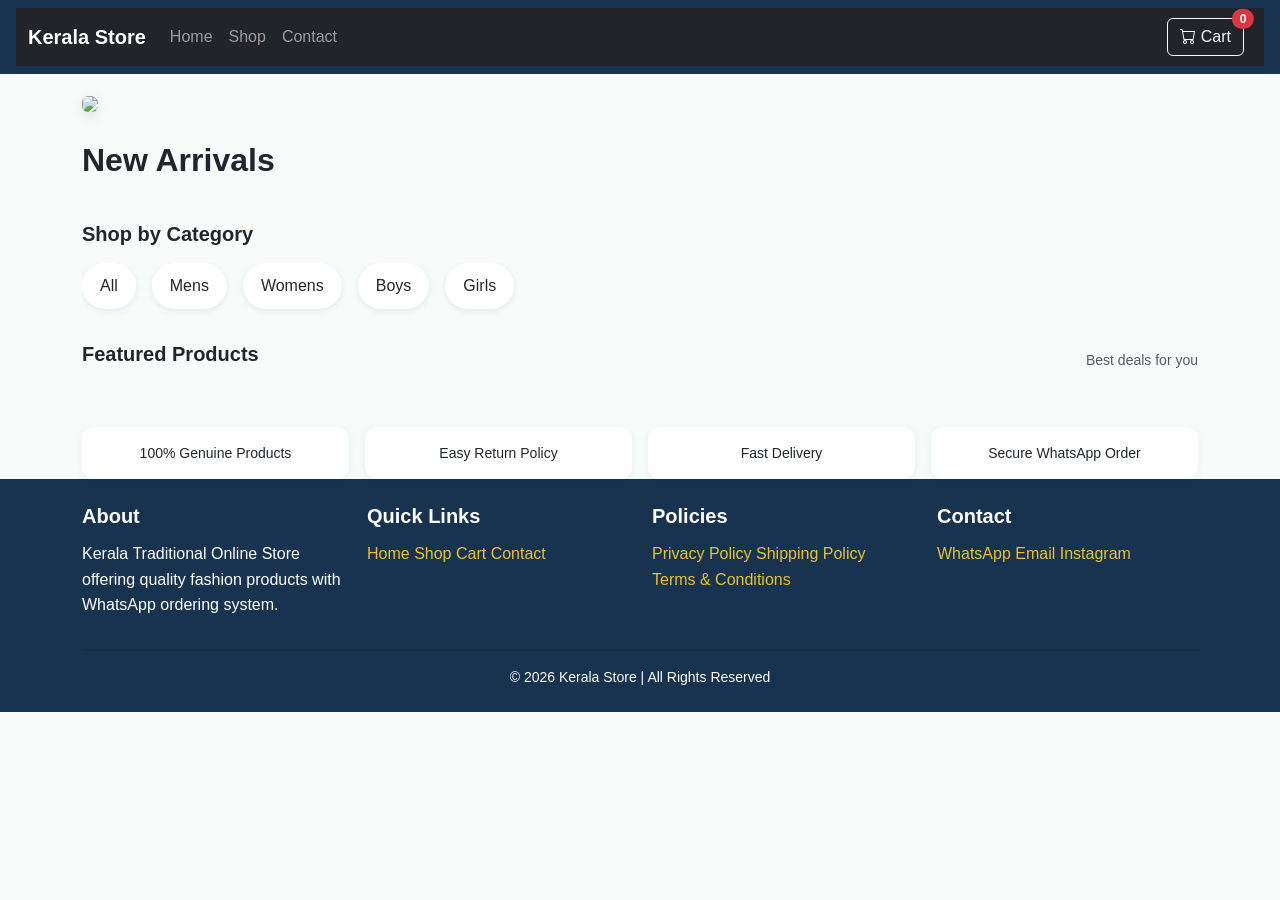
==== index.html @ 45ef2269 "feat: Add core functionality for Kerala Traditional Clothing Store - Implemented sticky navbar with " ====
<!DOCTYPE html>
<html lang="en">
<head>
  <meta charset="UTF-8" />
  <meta name="viewport" content="width=device-width, initial-scale=1.0" />
  <title>Kerala Store | Online Shopping</title>
  <!-- Bootstrap -->
  <link href="https://cdn.jsdelivr.net/npm/bootstrap@5.3.2/dist/css/bootstrap.min.css" rel="stylesheet" />
  <link href="https://cdn.jsdelivr.net/npm/bootstrap-icons@1.10.5/font/bootstrap-icons.css" rel="stylesheet" />
  <!-- Custom CSS -->
  <link href="assets/css/style.css" rel="stylesheet" />
</head>
<body>

<header id="site-header">
  <nav class="navbar navbar-expand-lg navbar-dark bg-dark">
    <div class="container-fluid">
      <a class="navbar-brand" href="index.html">Kerala Store</a>
      <button class="navbar-toggler" type="button" id="nav-toggle" aria-controls="nav-menu" aria-expanded="false" aria-label="Toggle navigation">
        <span class="navbar-toggler-icon"></span>
      </button>
      <div class="collapse navbar-collapse" id="nav-menu">
        <ul class="navbar-nav me-auto mb-2 mb-lg-0">
          <li class="nav-item"><a class="nav-link" href="index.html">Home</a></li>
          <li class="nav-item"><a class="nav-link" href="shop.html">Shop</a></li>
          <li class="nav-item"><a class="nav-link" href="contact.html">Contact</a></li>
        </ul>
        <a href="cart.html" class="btn btn-outline-light position-relative me-2">
          <i class="bi bi-cart"></i> Cart
          <span id="cartCount" class="position-absolute top-0 start-100 translate-middle badge rounded-pill bg-danger">0</span>
        </a>
      </div>
    </div>
  </nav>
</header>


<!-- ================= HERO SECTION ================= -->
<section class="hero container mt-3">
  <div class="row">

    <div class="col-12">
      <div class="hero-banner">
        <img src="https://via.placeholder.com/1200x350?text=Big+Sale+Up+to+50%25+Off" class="img-fluid rounded">
      </div>
    </div>

  </div>
</section>

<!-- New Arrivals Section -->
<section class="container mt-4" id="new-arrivals">
  <h2 class="mb-3">New Arrivals</h2>
  <div class="row" id="newArrivalsGrid"></div>
</section>


<!-- ================= CATEGORY BAR ================= -->
<section class="container mt-4">

  <h5 class="mb-3">Shop by Category</h5>

  <div class="d-flex gap-3 overflow-auto pb-2">

    <div class="category-card" onclick="renderProducts('all')">All</div>
    <div class="category-card" onclick="renderProducts('mens')">Mens</div>
    <div class="category-card" onclick="renderProducts('womens')">Womens</div>
    <div class="category-card" onclick="renderProducts('boys')">Boys</div>
    <div class="category-card" onclick="renderProducts('girls')">Girls</div>

  </div>

</section>


<!-- ================= PRODUCTS ================= -->
<section class="container mt-4">

  <div class="d-flex justify-content-between align-items-center mb-3">
    <h5>Featured Products</h5>
    <small class="text-muted">Best deals for you</small>
  </div>

  <div class="row g-3" id="productGrid">

    <!-- Products will load here via JS -->

  </div>

</section>


<!-- ================= TRUST SECTION ================= -->
<section class="container mt-5">

  <div class="row text-center g-3">

    <div class="col-md-3">
      <div class="info-box">100% Genuine Products</div>
    </div>

    <div class="col-md-3">
      <div class="info-box">Easy Return Policy</div>
    </div>

    <div class="col-md-3">
      <div class="info-box">Fast Delivery</div>
    </div>

    <div class="col-md-3">
      <div class="info-box">Secure WhatsApp Order</div>
    </div>

  </div>

</section>


<!-- ================= FOOTER ================= -->
<footer id="site-footer"></footer>


<!-- ================= SCRIPTS ================= -->
<script src="assets/js/products.js"></script>
<script type="module" src="assets/js/navbar.js"></script>
<script type="module" src="assets/js/home.js"></script>
<script type="module" src="assets/js/footer.js"></script>


</body>
</html>
---- assets/css/style.css ----
body {
  font-family: "Segoe UI", sans-serif;
  background: #f4f6f9;
}

/* HERO */
.hero-banner img {
  border-radius: 14px;
  box-shadow: 0 4px 12px rgba(0,0,0,0.1);
}

/* CATEGORY */
.category-card {
  background: white;
  padding: 10px 18px;
  border-radius: 30px;
  cursor: pointer;
  white-space: nowrap;
  box-shadow: 0 2px 6px rgba(0,0,0,0.08);
  transition: 0.2s;
}

.category-card:hover {
  transform: scale(1.05);
  background: #f1f1f1;
}

/* INFO BOX */
.info-box {
  background: white;
  padding: 15px;
  border-radius: 12px;
  box-shadow: 0 2px 8px rgba(0,0,0,0.06);
  font-size: 14px;
}

/* HEADER */
.navbar {
  background: #111827;
}

.navbar-brand {
  font-weight: bold;
  color: white !important;
}

/* PRODUCT CARD */
.product-card {
  background: var(--color-primary-light);
  border-radius: 14px;
  padding: 12px;
  transition: 0.25s ease;
  box-shadow: 0 2px 10px rgba(0,0,0,0.06);
  height: 100%;
}

.product-card:hover {
  transform: translateY(-5px);
  box-shadow: 0 6px 18px rgba(0,0,0,0.12);
}

.product-card img {
  height: 200px;
  object-fit: cover;
  border-radius: 10px;
}

/* BUTTONS */
.btn-buy {
  background: #16a34a;
  color: white;
  width: 100%;
  border-radius: 10px;
}

.btn-cart {
  background: #f59e0b;
  color: white;
  width: 100%;
  border-radius: 10px;
}

/* Premium Design System */
:root {
  /* Color Palette – inspired by Kerala tradition */
  --color-primary: hsl(210, 55%, 20%);   /* Deep navy */
  --color-primary-light: hsl(210, 55%, 35%);
  --color-accent: hsl(14, 78%, 30%);      /* Warm maroon */
  --color-accent-light: hsl(14, 78%, 45%);
  --color-gold: hsl(48, 80%, 55%);       /* Gold/amber */
  --color-bg: hsl(210, 10%, 98%);        /* Very light gray */
  --color-surface: #ffffff;
  --color-text: hsl(210, 15%, 15%);
  --color-muted: hsl(210, 10%, 45%);
  --color-success: hsl(120, 60%, 40%);
  --color-warning: hsl(40, 80%, 45%);

  /* Spacing scale */
  --space-0: 0;
  --space-1: 0.25rem;
  --space-2: 0.5rem;
  --space-3: 0.75rem;
  --space-4: 1rem;
  --space-5: 1.5rem;
  --space-6: 2rem;
  --space-8: 3rem;

  /* Typography */
  --font-base: 'Inter', -apple-system, BlinkMacSystemFont, 'Segoe UI', Roboto, sans-serif;
  --font-heading: 'Inter', sans-serif;
  --font-size-base: 1rem; /* 16px */
  --font-size-lg: 1.125rem;
  --font-size-xl: 1.25rem;
  --font-weight-regular: 400;
  --font-weight-medium: 600;
  --font-weight-bold: 700;
}

/* Global resets and base styles */
* {
  box-sizing: border-box;
  margin: 0;
  padding: 0;
}
html, body {
  font-family: var(--font-base);
  font-size: var(--font-size-base);
  color: var(--color-text);
  background-color: var(--color-bg);
  line-height: 1.6;
}

a {
  color: var(--color-primary);
  text-decoration: none;
  transition: color 0.2s ease;
}
a:hover {
  color: var(--color-primary-light);
}

h1, h2, h3, h4, h5, h6 {
  font-family: var(--font-heading);
  font-weight: var(--font-weight-bold);
  margin-bottom: var(--space-3);
  line-height: 1.3;
}

/* Button styling */
.btn-primary {
  background-color: var(--color-primary);
  border: none;
  color: #fff;
  padding: var(--space-2) var(--space-4);
  border-radius: 0.25rem;
  transition: background-color 0.2s ease, transform 0.1s ease;
}
.btn-primary:hover {
  background-color: var(--color-primary-light);
  transform: translateY(-2px);
}

/* Card component */
.product-card {
  background: var(--color-surface);
  border-radius: 0.5rem;
  box-shadow: 0 2px 6px rgba(0,0,0,0.08);
  overflow: hidden;
  transition: transform 0.2s ease, box-shadow 0.2s ease;
}
.product-card:hover {
  transform: translateY(-4px);
  box-shadow: 0 8px 16px rgba(0,0,0,0.12);
}
.product-card img {
  width: 100%;
  height: auto;
  object-fit: cover;
}
.product-card .info {
  padding: var(--space-3);
}
.product-card .info h5 {
  font-size: var(--font-size-lg);
  margin-bottom: var(--space-2);
}
.product-card .info .price {
  color: var(--color-accent);
  font-weight: var(--font-weight-medium);
}

/* Navbar */
#site-header {
  background: var(--color-primary);
  color: #fff;
  padding: var(--space-2) var(--space-4);
  position: sticky;
  top: 0;
  z-index: 1000;
}
#site-header .navbar-brand {
  font-weight: var(--font-weight-bold);
  font-size: var(--font-size-xl);
}

/* Sticky footer */
footer {
  background: var(--color-primary);
  color: #fff;
  padding: var(--space-5) var(--space-4);
}
footer a {
  color: var(--color-gold);
}
footer a:hover {
  color: var(--color-accent-light);
}

/* Floating WhatsApp button */
.whatsapp-float {
  position: fixed;
  bottom: var(--space-5);
  right: var(--space-5);
  width: 3.5rem;
  height: 3.5rem;
  background-color: var(--color-success);
  border-radius: 50%;
  display: flex;
  align-items: center;
  justify-content: center;
  box-shadow: 0 4px 8px rgba(0,0,0,0.2);
  transition: transform 0.2s ease;
  z-index: 1100;
}
.whatsapp-float img {
  width: 2rem;
  height: 2rem;
}
.whatsapp-float:hover {
  transform: scale(1.1);
}

/* Skeleton loading */
.skeleton {
  background: linear-gradient(90deg, #f0f0f0 25%, #e0e0e0 50%, #f0f0f0 75%);
  background-size: 200% 100%;
  animation: shimmer 1.5s infinite;
}
@keyframes shimmer {
  from { background-position: -200% 0; }
  to { background-position: 200% 0; }
}

/* Responsive adjustments */
@media (max-width: 576px) {
  .product-card .info h5 {
    font-size: var(--font-size-base);
  }
}

/* INPUTS */
.form-control {
  border-radius: 10px;
}

/* BADGE */
.badge-cart {
  background: red;
  border-radius: 50%;
  padding: 3px 7px;
  font-size: 12px;
}

/* FOOTER */
.footer {
  background: #0f172a;
  color: #cbd5e1;
  padding: 50px 20px;
  margin-top: 50px;
}

.footer h5 {
  color: white;
  margin-bottom: 15px;
}

.footer a {
  display: block;
  color: #94a3b8;
  text-decoration: none;
  margin-bottom: 6px;
}

.footer a:hover {
  color: white;
}

.footer-bottom {
  text-align: center;
  margin-top: 20px;
  border-top: 1px solid #1e293b;
  padding-top: 15px;
  font-size: 14px;
}
@media(max-width:768px){
  .product-card img{
    height: 160px;
  }

  .footer .row > div{
    margin-bottom: 20px;
  }
}
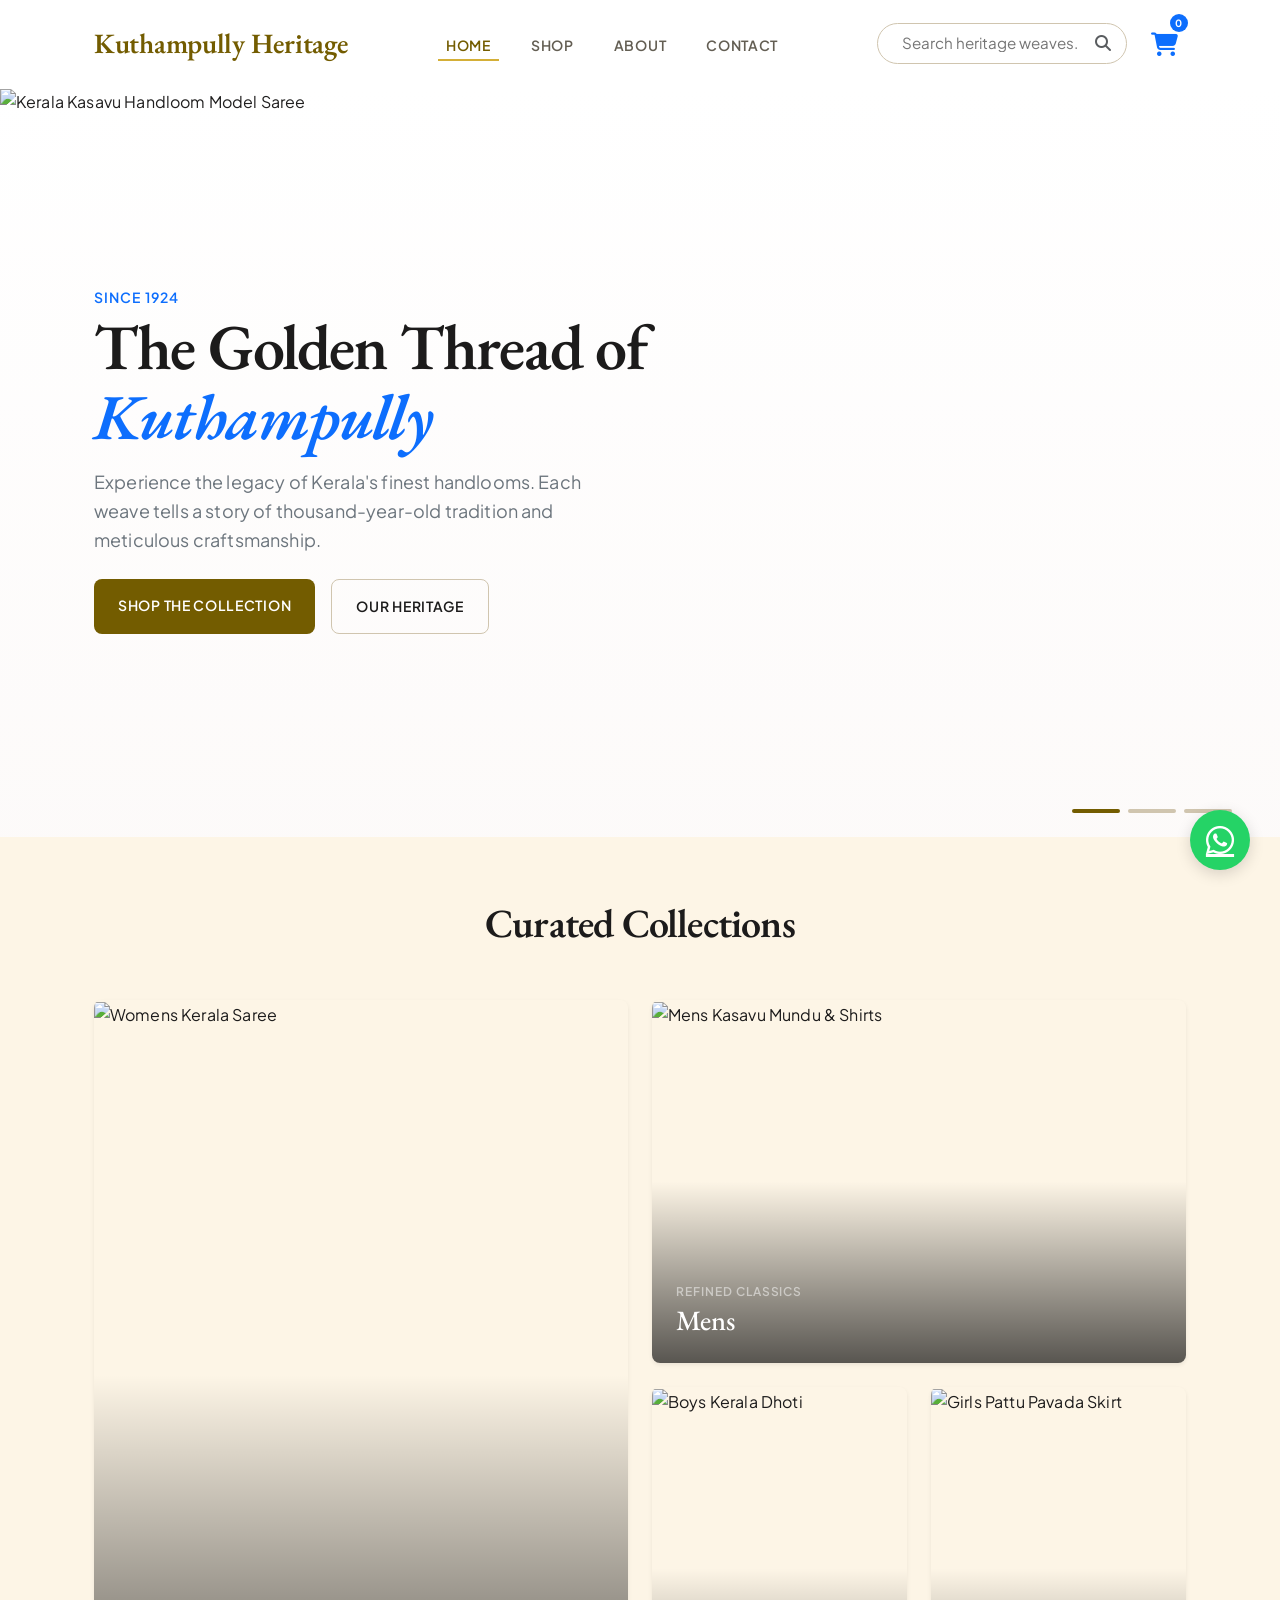
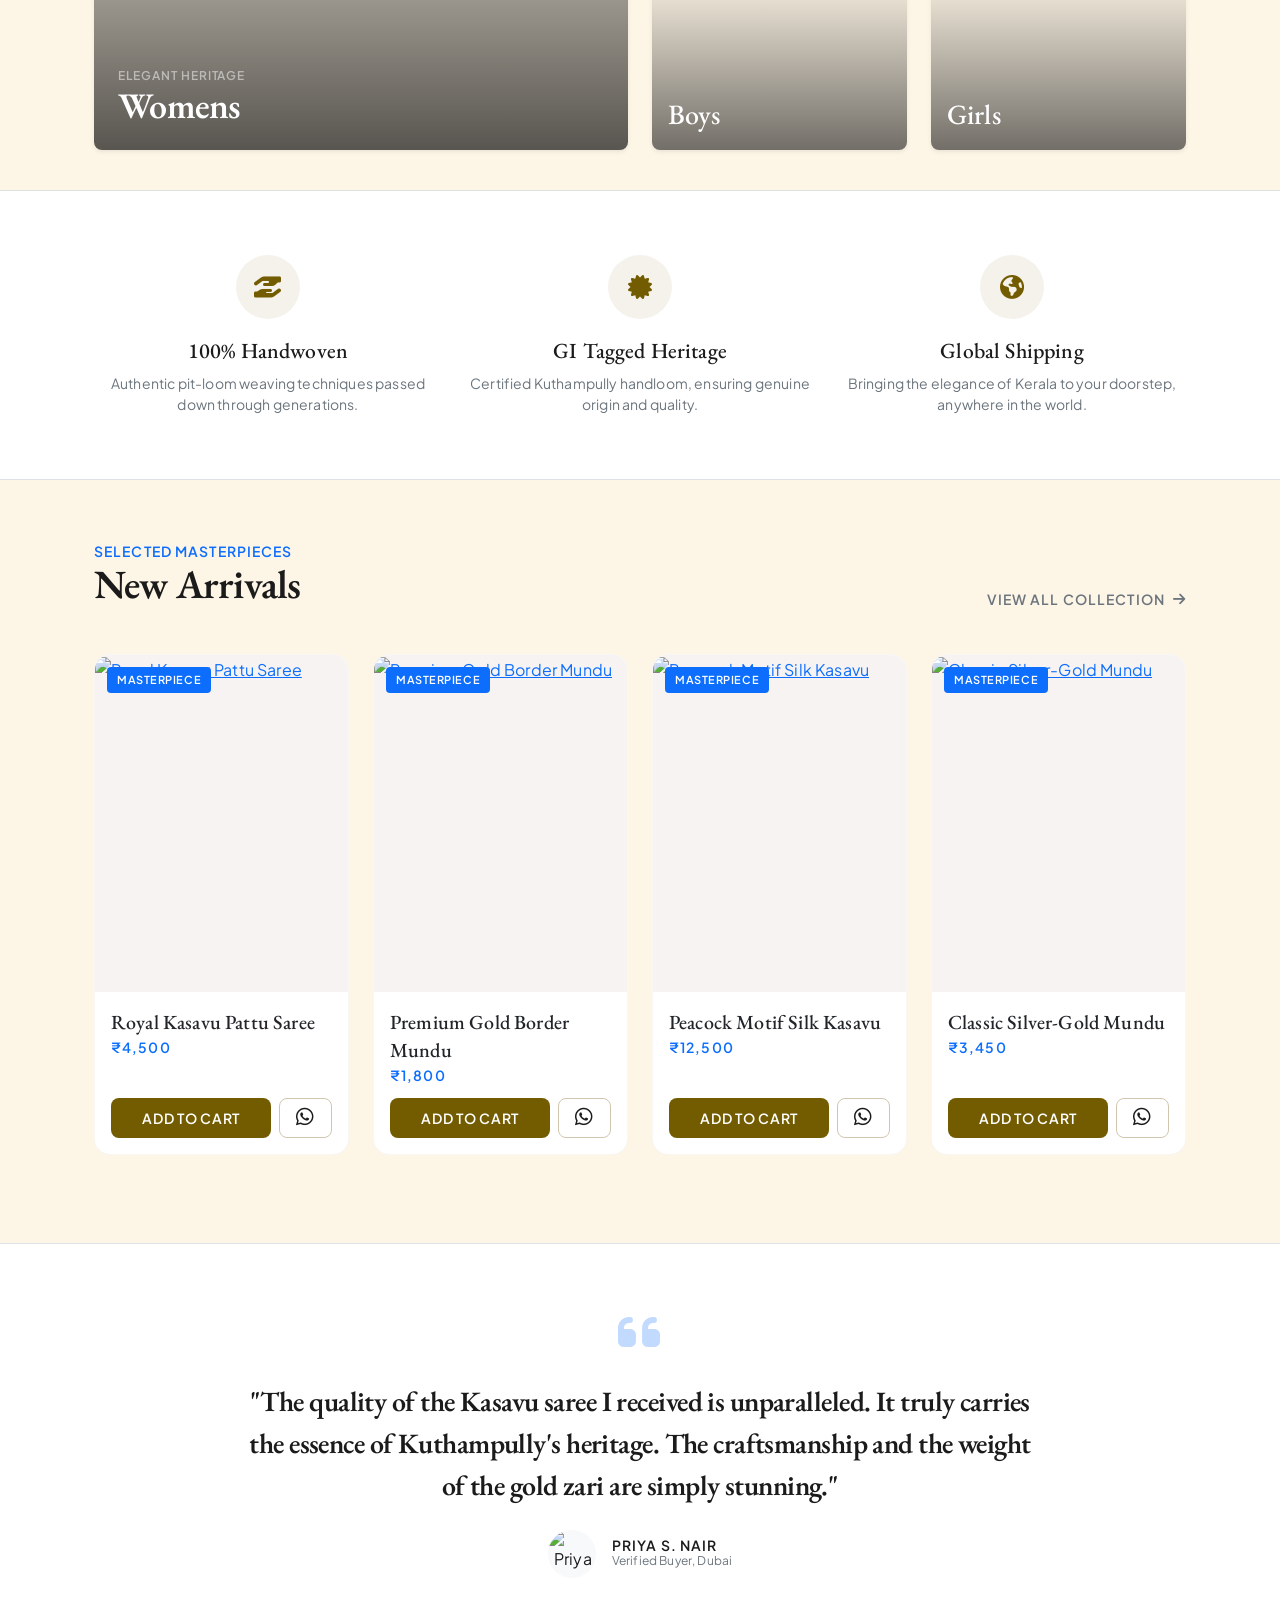
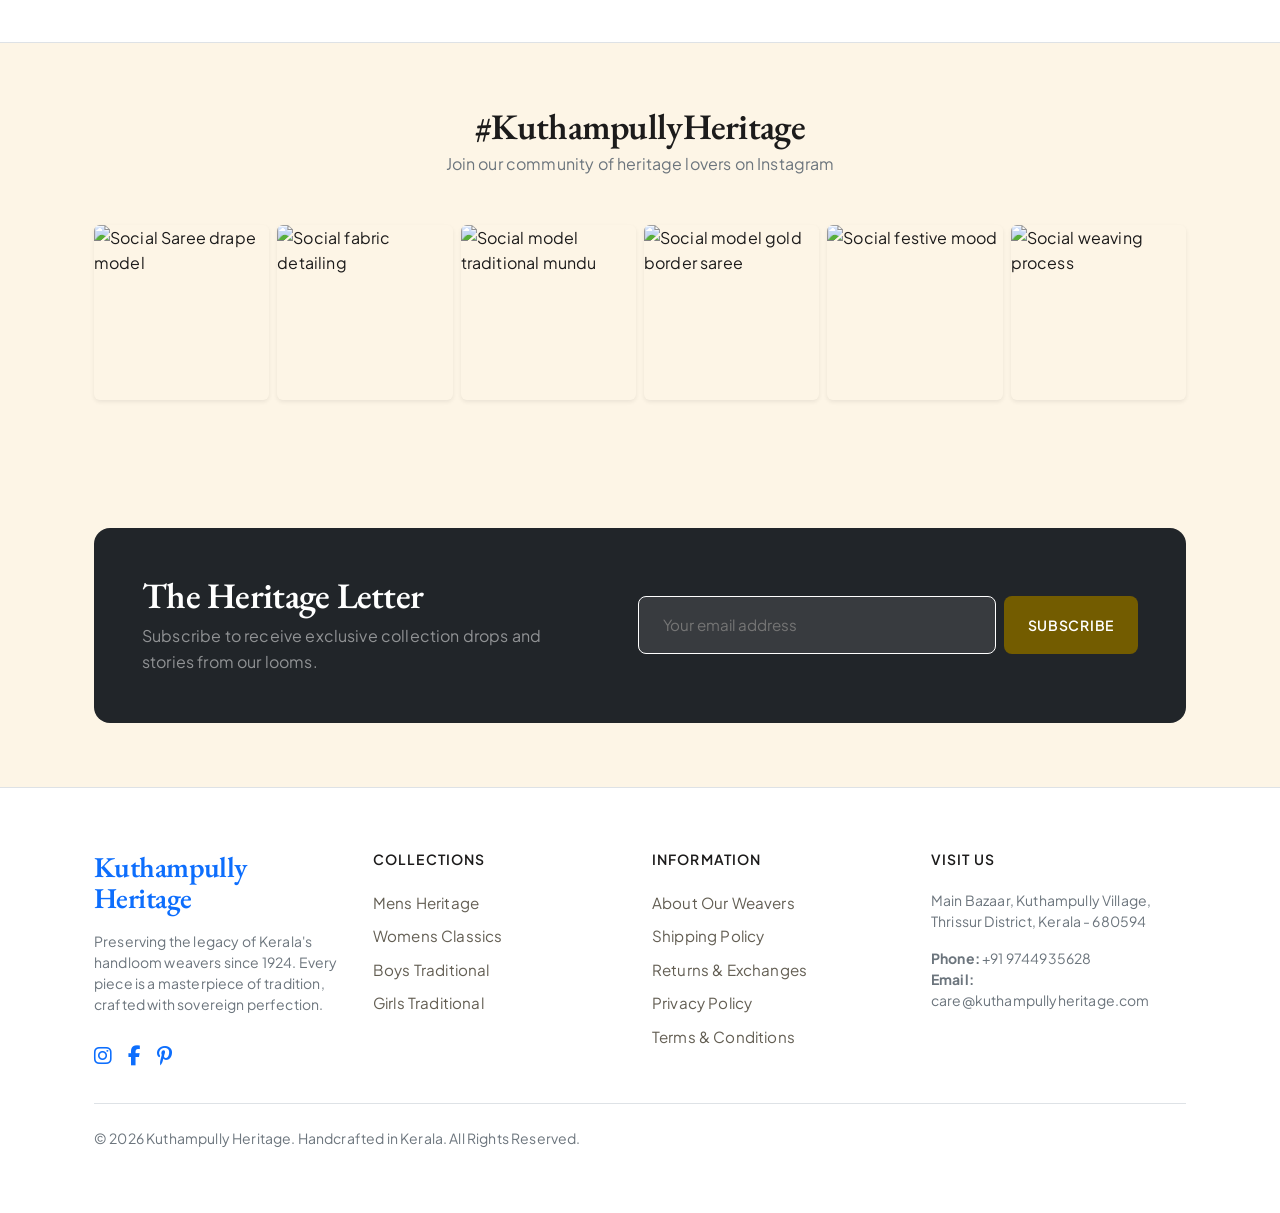
==== commit 71f8881a: "Refactor product and shop pages for Kuthampully Heritage branding; enhance cart functionality with n" ====
--- a/index.html
+++ b/index.html
@@ -1,131 +1,266 @@
 <!DOCTYPE html>
 <html lang="en">
 <head>
-  <meta charset="UTF-8" />
-  <meta name="viewport" content="width=device-width, initial-scale=1.0" />
-  <title>Kerala Store | Online Shopping</title>
-  <!-- Bootstrap -->
-  <link href="https://cdn.jsdelivr.net/npm/bootstrap@5.3.2/dist/css/bootstrap.min.css" rel="stylesheet" />
-  <link href="https://cdn.jsdelivr.net/npm/bootstrap-icons@1.10.5/font/bootstrap-icons.css" rel="stylesheet" />
+  <meta charset="UTF-8">
+  <meta name="viewport" content="width=device-width, initial-scale=1.0">
+  <title>Kuthampully Heritage | Kerala Traditional Clothing Store</title>
+  <meta name="description" content="Preserving the legendary handloom weaves of Kuthampully. Browse custom Kasavu sarees, mens double mundus, and kids clothing. Handcrafted in Kerala.">
+  
+  <!-- Bootstrap 5 -->
+  <link href="https://cdn.jsdelivr.net/npm/bootstrap@5.3.2/dist/css/bootstrap.min.css" rel="stylesheet">
+  
+  <!-- FontAwesome 6 -->
+  <link href="https://cdnjs.cloudflare.com/ajax/libs/font-awesome/6.4.0/css/all.min.css" rel="stylesheet">
+  
   <!-- Custom CSS -->
-  <link href="assets/css/style.css" rel="stylesheet" />
+  <link href="assets/css/style.css" rel="stylesheet">
 </head>
-<body>
-
-<header id="site-header">
-  <nav class="navbar navbar-expand-lg navbar-dark bg-dark">
-    <div class="container-fluid">
-      <a class="navbar-brand" href="index.html">Kerala Store</a>
-      <button class="navbar-toggler" type="button" id="nav-toggle" aria-controls="nav-menu" aria-expanded="false" aria-label="Toggle navigation">
-        <span class="navbar-toggler-icon"></span>
-      </button>
-      <div class="collapse navbar-collapse" id="nav-menu">
-        <ul class="navbar-nav me-auto mb-2 mb-lg-0">
-          <li class="nav-item"><a class="nav-link" href="index.html">Home</a></li>
-          <li class="nav-item"><a class="nav-link" href="shop.html">Shop</a></li>
-          <li class="nav-item"><a class="nav-link" href="contact.html">Contact</a></li>
-        </ul>
-        <a href="cart.html" class="btn btn-outline-light position-relative me-2">
-          <i class="bi bi-cart"></i> Cart
-          <span id="cartCount" class="position-absolute top-0 start-100 translate-middle badge rounded-pill bg-danger">0</span>
+<body class="bg-surface text-on-surface">
+
+  <!-- Header Section -->
+  <header id="site-header"></header>
+
+  <main>
+    <!-- Hero Slider Section -->
+    <section class="position-relative w-100 overflow-hidden bg-white" style="height: 750px;">
+      <div class="position-absolute inset-0 w-100 h-100">
+        <img class="w-100 h-100 object-fit-cover" src="https://lh3.googleusercontent.com/aida-public/[base64]" alt="Kerala Kasavu Handloom Model Saree">
+        <div class="position-absolute top-0 start-0 w-100 h-100 hero-gradient"></div>
+      </div>
+      
+      <div class="position-relative z-1 d-flex align-items-center h-100 container max-w-container-max-width px-3 px-md-4">
+        <div class="text-start">
+          <span class="font-label-lg text-primary tracking-widest d-block mb-2">SINCE 1924</span>
+          <h1 class="font-display-lg text-neutral-dark mb-3" style="font-size: 4rem;">The Golden Thread of <br><span class="fst-italic text-primary">Kuthampully</span></h1>
+          <p class="font-body-lg text-secondary mb-4 max-w-lg" style="max-width: 500px;">Experience the legacy of Kerala's finest handlooms. Each weave tells a story of thousand-year-old tradition and meticulous craftsmanship.</p>
+          <div class="d-flex gap-3">
+            <a href="shop.html" class="btn btn-primary-luxe py-3 px-4">Shop The Collection</a>
+            <a href="about.html" class="btn btn-secondary-luxe py-3 px-4">Our Heritage</a>
+          </div>
+        </div>
+      </div>
+      
+      <!-- Slider indicators -->
+      <div class="position-absolute bottom-0 end-0 mb-4 me-5 d-flex gap-2">
+        <span class="carousel-indicator-dot active"></span>
+        <span class="carousel-indicator-dot"></span>
+        <span class="carousel-indicator-dot"></span>
+      </div>
+    </section>
+
+    <!-- Bento Curated Grid -->
+    <section class="py-stack-xl container max-w-container-max-width px-3 px-md-4">
+      <div class="text-center mb-5">
+        <h2 class="font-display-lg text-neutral-dark mb-1" style="font-size: 2.5rem;">Curated Collections</h2>
+        <div class="mx-auto bg-primary-gold" style="width: 80px; height: 3px; border-radius: 2px;"></div>
+      </div>
+      
+      <!-- Bento Columns -->
+      <div class="row g-4 bento-grid-container" style="height: 750px;">
+        <!-- Womens (2x2 Span) -->
+        <div class="col-12 col-md-6 h-100">
+          <div class="position-relative w-100 h-100 rounded-3 overflow-hidden group shadow-sm" style="cursor: pointer;" onclick="window.location.href='shop.html?category=womens'">
+            <img class="w-100 h-100 object-fit-cover bento-img" src="https://lh3.googleusercontent.com/aida-public/[base64]" alt="Womens Kerala Saree">
+            <div class="position-absolute top-0 start-0 w-100 h-100" style="background: linear-gradient(to top, rgba(0,0,0,0.65) 0%, transparent 50%);"></div>
+            <div class="position-absolute bottom-0 start-0 p-4 text-white">
+              <span class="font-label-md text-white-50 d-block mb-1">Elegant Heritage</span>
+              <h3 class="font-display-lg text-white m-0" style="font-size: 2.25rem;">Womens</h3>
+            </div>
+          </div>
+        </div>
+
+        <!-- Right Side Bento Rows -->
+        <div class="col-12 col-md-6 h-100 d-flex flex-column gap-4">
+          <!-- Mens (2x1 Span) -->
+          <div class="position-relative w-100 overflow-hidden rounded-3 group shadow-sm" style="flex: 1; cursor: pointer;" onclick="window.location.href='shop.html?category=mens'">
+            <img class="w-100 h-100 object-fit-cover bento-img" src="https://lh3.googleusercontent.com/aida-public/[base64]" alt="Mens Kasavu Mundu & Shirts">
+            <div class="position-absolute top-0 start-0 w-100 h-100" style="background: linear-gradient(to top, rgba(0,0,0,0.65) 0%, transparent 50%);"></div>
+            <div class="position-absolute bottom-0 start-0 p-4 text-white">
+              <span class="font-label-md text-white-50 d-block mb-1">Refined Classics</span>
+              <h3 class="font-headline-xl text-white m-0">Mens</h3>
+            </div>
+          </div>
+
+          <!-- Bottom Row: Boys and Girls (1x1 Spans) -->
+          <div class="d-flex gap-4 w-100" style="flex: 1;">
+            <!-- Boys -->
+            <div class="position-relative overflow-hidden rounded-3 group shadow-sm flex-fill" style="width: 50%; cursor: pointer;" onclick="window.location.href='shop.html?category=boys'">
+              <img class="w-100 h-100 object-fit-cover bento-img" src="https://lh3.googleusercontent.com/aida-public/[base64]" alt="Boys Kerala Dhoti">
+              <div class="position-absolute top-0 start-0 w-100 h-100" style="background: linear-gradient(to top, rgba(0,0,0,0.55) 0%, transparent 50%);"></div>
+              <div class="position-absolute bottom-0 start-0 p-3 text-white">
+                <h3 class="font-headline-lg text-white m-0">Boys</h3>
+              </div>
+            </div>
+
+            <!-- Girls -->
+            <div class="position-relative overflow-hidden rounded-3 group shadow-sm flex-fill" style="width: 50%; cursor: pointer;" onclick="window.location.href='shop.html?category=girls'">
+              <img class="w-100 h-100 object-fit-cover bento-img" src="https://lh3.googleusercontent.com/aida-public/[base64]" alt="Girls Pattu Pavada Skirt">
+              <div class="position-absolute top-0 start-0 w-100 h-100" style="background: linear-gradient(to top, rgba(0,0,0,0.55) 0%, transparent 50%);"></div>
+              <div class="position-absolute bottom-0 start-0 p-3 text-white">
+                <h3 class="font-headline-lg text-white m-0">Girls</h3>
+              </div>
+            </div>
+          </div>
+        </div>
+      </div>
+    </section>
+
+    <!-- Trust Badge Indicators -->
+    <section class="bg-white py-stack-xl border-top border-bottom">
+      <div class="container max-w-container-max-width px-3 px-md-4">
+        <div class="row g-4 justify-content-center text-center">
+          
+          <!-- Badge 1 -->
+          <div class="col-12 col-md-4 trust-badge-card d-flex flex-column align-items-center">
+            <div class="badge-circle mb-3">
+              <i class="fa-solid fa-hand-holding-hand"></i>
+            </div>
+            <h4 class="font-headline-lg text-neutral-dark mb-2" style="font-size: 1.35rem;">100% Handwoven</h4>
+            <p class="font-body-sm text-secondary max-w-xs m-0">Authentic pit-loom weaving techniques passed down through generations.</p>
+          </div>
+
+          <!-- Badge 2 -->
+          <div class="col-12 col-md-4 trust-badge-card d-flex flex-column align-items-center">
+            <div class="badge-circle mb-3">
+              <i class="fa-solid fa-certificate"></i>
+            </div>
+            <h4 class="font-headline-lg text-neutral-dark mb-2" style="font-size: 1.35rem;">GI Tagged Heritage</h4>
+            <p class="font-body-sm text-secondary max-w-xs m-0">Certified Kuthampully handloom, ensuring genuine origin and quality.</p>
+          </div>
+
+          <!-- Badge 3 -->
+          <div class="col-12 col-md-4 trust-badge-card d-flex flex-column align-items-center">
+            <div class="badge-circle mb-3">
+              <i class="fa-solid fa-earth-americas"></i>
+            </div>
+            <h4 class="font-headline-lg text-neutral-dark mb-2" style="font-size: 1.35rem;">Global Shipping</h4>
+            <p class="font-body-sm text-secondary max-w-xs m-0">Bringing the elegance of Kerala to your doorstep, anywhere in the world.</p>
+          </div>
+
+        </div>
+      </div>
+    </section>
+
+    <!-- New Arrivals / Selected Masterpieces -->
+    <section class="py-stack-xl container max-w-container-max-width px-3 px-md-4">
+      <div class="d-flex flex-column flex-sm-row justify-content-between align-items-sm-end gap-3 mb-5">
+        <div>
+          <span class="font-label-lg text-primary d-block mb-1">Selected Masterpieces</span>
+          <h2 class="font-display-lg text-neutral-dark m-0" style="font-size: 2.5rem;">New Arrivals</h2>
+        </div>
+        <a class="font-label-lg text-secondary text-decoration-none hover-text-primary d-inline-flex align-items-center gap-2" href="shop.html">
+          View All Collection <i class="fa-solid fa-arrow-right"></i>
         </a>
       </div>
-    </div>
-  </nav>
-</header>
-
-
-<!-- ================= HERO SECTION ================= -->
-<section class="hero container mt-3">
-  <div class="row">
-
-    <div class="col-12">
-      <div class="hero-banner">
-        <img src="https://via.placeholder.com/1200x350?text=Big+Sale+Up+to+50%25+Off" class="img-fluid rounded">
-      </div>
-    </div>
-
-  </div>
-</section>
-
-<!-- New Arrivals Section -->
-<section class="container mt-4" id="new-arrivals">
-  <h2 class="mb-3">New Arrivals</h2>
-  <div class="row" id="newArrivalsGrid"></div>
-</section>
-
-
-<!-- ================= CATEGORY BAR ================= -->
-<section class="container mt-4">
-
-  <h5 class="mb-3">Shop by Category</h5>
-
-  <div class="d-flex gap-3 overflow-auto pb-2">
-
-    <div class="category-card" onclick="renderProducts('all')">All</div>
-    <div class="category-card" onclick="renderProducts('mens')">Mens</div>
-    <div class="category-card" onclick="renderProducts('womens')">Womens</div>
-    <div class="category-card" onclick="renderProducts('boys')">Boys</div>
-    <div class="category-card" onclick="renderProducts('girls')">Girls</div>
-
-  </div>
-
-</section>
-
-
-<!-- ================= PRODUCTS ================= -->
-<section class="container mt-4">
-
-  <div class="d-flex justify-content-between align-items-center mb-3">
-    <h5>Featured Products</h5>
-    <small class="text-muted">Best deals for you</small>
-  </div>
-
-  <div class="row g-3" id="productGrid">
-
-    <!-- Products will load here via JS -->
-
-  </div>
-
-</section>
-
-
-<!-- ================= TRUST SECTION ================= -->
-<section class="container mt-5">
-
-  <div class="row text-center g-3">
-
-    <div class="col-md-3">
-      <div class="info-box">100% Genuine Products</div>
-    </div>
-
-    <div class="col-md-3">
-      <div class="info-box">Easy Return Policy</div>
-    </div>
-
-    <div class="col-md-3">
-      <div class="info-box">Fast Delivery</div>
-    </div>
-
-    <div class="col-md-3">
-      <div class="info-box">Secure WhatsApp Order</div>
-    </div>
-
-  </div>
-
-</section>
-
-
-<!-- ================= FOOTER ================= -->
-<footer id="site-footer"></footer>
-
-
-<!-- ================= SCRIPTS ================= -->
-<script src="assets/js/products.js"></script>
-<script type="module" src="assets/js/navbar.js"></script>
-<script type="module" src="assets/js/home.js"></script>
-<script type="module" src="assets/js/footer.js"></script>
-
+
+      <!-- Grid loaded dynamically by JavaScript -->
+      <div class="row g-4" id="newArrivalsGrid">
+        <!-- Spinner placeholder -->
+        <div class="col-12 text-center py-5">
+          <div class="spinner-border text-primary" role="status">
+            <span class="visually-hidden">Loading masterpieces...</span>
+          </div>
+        </div>
+      </div>
+    </section>
+
+    <!-- Testimonials Section -->
+    <section class="bg-white py-stack-xl border-top border-bottom">
+      <div class="container text-center max-w-container-max-width px-3 px-md-4">
+        <i class="fa-solid fa-quote-left text-primary mb-4" style="font-size: 3rem; opacity: 0.25;"></i>
+        <p class="font-display-lg text-neutral-dark italic mx-auto mb-4" style="font-size: 1.75rem; max-width: 800px; line-height: 1.5;">
+          "The quality of the Kasavu saree I received is unparalleled. It truly carries the essence of Kuthampully's heritage. The craftsmanship and the weight of the gold zari are simply stunning."
+        </p>
+        <div class="d-flex align-items-center justify-content-center gap-3">
+          <div class="rounded-circle overflow-hidden bg-light" style="width: 48px; height: 48px;">
+            <img src="https://lh3.googleusercontent.com/aida-public/[base64]" alt="Priya S. Nair Profile Pic" class="w-100 h-100 object-fit-cover">
+          </div>
+          <div class="text-start">
+            <p class="font-label-lg text-neutral-dark m-0" style="font-size: 0.875rem;">Priya S. Nair</p>
+            <p class="font-body-sm text-secondary m-0" style="font-size: 0.75rem;">Verified Buyer, Dubai</p>
+          </div>
+        </div>
+      </div>
+    </section>
+
+    <!-- Social Hashtags / Instagram Wall -->
+    <section class="py-stack-xl container max-w-container-max-width px-3 px-md-4">
+      <div class="text-center mb-5">
+        <h2 class="font-display-lg text-neutral-dark mb-1" style="font-size: 2.25rem;">#KuthampullyHeritage</h2>
+        <p class="font-body-md text-secondary m-0">Join our community of heritage lovers on Instagram</p>
+      </div>
+
+      <div class="row g-2">
+        <!-- 6 columns of images -->
+        <div class="col-6 col-sm-4 col-md-2">
+          <div class="ratio ratio-1x1 rounded-2 overflow-hidden shadow-sm position-relative group" style="cursor: pointer;">
+            <img src="https://lh3.googleusercontent.com/aida-public/[base64]" class="w-100 h-100 object-fit-cover bento-img" alt="Social Saree drape model">
+            <div class="position-absolute top-0 start-0 w-100 h-100 bg-dark opacity-0 group-hover:opacity-25 transition-opacity duration-300"></div>
+          </div>
+        </div>
+        <div class="col-6 col-sm-4 col-md-2">
+          <div class="ratio ratio-1x1 rounded-2 overflow-hidden shadow-sm position-relative group" style="cursor: pointer;">
+            <img src="https://lh3.googleusercontent.com/aida-public/[base64]" class="w-100 h-100 object-fit-cover bento-img" alt="Social fabric detailing">
+            <div class="position-absolute top-0 start-0 w-100 h-100 bg-dark opacity-0 group-hover:opacity-25 transition-opacity duration-300"></div>
+          </div>
+        </div>
+        <div class="col-6 col-sm-4 col-md-2">
+          <div class="ratio ratio-1x1 rounded-2 overflow-hidden shadow-sm position-relative group" style="cursor: pointer;">
+            <img src="https://lh3.googleusercontent.com/aida-public/[base64]" class="w-100 h-100 object-fit-cover bento-img" alt="Social model traditional mundu">
+            <div class="position-absolute top-0 start-0 w-100 h-100 bg-dark opacity-0 group-hover:opacity-25 transition-opacity duration-300"></div>
+          </div>
+        </div>
+        <div class="col-6 col-sm-4 col-md-2">
+          <div class="ratio ratio-1x1 rounded-2 overflow-hidden shadow-sm position-relative group" style="cursor: pointer;">
+            <img src="https://lh3.googleusercontent.com/aida-public/[base64]" class="w-100 h-100 object-fit-cover bento-img" alt="Social model gold border saree">
+            <div class="position-absolute top-0 start-0 w-100 h-100 bg-dark opacity-0 group-hover:opacity-25 transition-opacity duration-300"></div>
+          </div>
+        </div>
+        <div class="col-6 col-sm-4 col-md-2">
+          <div class="ratio ratio-1x1 rounded-2 overflow-hidden shadow-sm position-relative group" style="cursor: pointer;">
+            <img src="https://lh3.googleusercontent.com/aida-public/[base64]" class="w-100 h-100 object-fit-cover bento-img" alt="Social festive mood">
+            <div class="position-absolute top-0 start-0 w-100 h-100 bg-dark opacity-0 group-hover:opacity-25 transition-opacity duration-300"></div>
+          </div>
+        </div>
+        <div class="col-6 col-sm-4 col-md-2">
+          <div class="ratio ratio-1x1 rounded-2 overflow-hidden shadow-sm position-relative group" style="cursor: pointer;">
+            <img src="https://lh3.googleusercontent.com/aida-public/[base64]" class="w-100 h-100 object-fit-cover bento-img" alt="Social weaving process">
+            <div class="position-absolute top-0 start-0 w-100 h-100 bg-dark opacity-0 group-hover:opacity-25 transition-opacity duration-300"></div>
+          </div>
+        </div>
+      </div>
+    </section>
+
+    <!-- The Heritage Letter (Newsletter) -->
+    <section class="py-stack-xl container max-w-container-max-width px-3 px-md-4">
+      <div class="bg-dark text-white rounded-4 p-5 d-flex flex-column flex-lg-row align-items-center justify-content-between gap-4">
+        <div class="max-w-md text-center text-lg-start">
+          <h2 class="font-display-lg text-white mb-2" style="font-size: 2.25rem;">The Heritage Letter</h2>
+          <p class="font-body-md text-white-50 m-0" style="max-width: 450px;">Subscribe to receive exclusive collection drops and stories from our looms.</p>
+        </div>
+        <form class="d-flex w-100 gap-2 justify-content-lg-end" style="max-width: 500px;" onsubmit="event.preventDefault(); alert('Subscribed successfully!'); this.reset();">
+          <input class="form-control-luxe bg-white bg-opacity-10 border-white border-opacity-20 text-white rounded-3 w-100 px-4 py-3" placeholder="Your email address" type="email" required>
+          <button type="submit" class="btn btn-primary-luxe py-3 px-4 shrink-0" style="white-space: nowrap;">Subscribe</button>
+        </form>
+      </div>
+    </section>
+
+  </main>
+
+  <!-- Footer Section -->
+  <footer id="site-footer"></footer>
+
+  <!-- Floating WhatsApp Action -->
+  <a class="whatsapp-float" href="https://wa.me/919847012345" target="_blank" title="Order via WhatsApp">
+    <i class="fa-brands fa-whatsapp"></i>
+  </a>
+
+  <!-- Scripts -->
+  <script src="assets/js/utils.js" type="module"></script>
+  <script src="assets/js/navbar.js" type="module"></script>
+  <script src="assets/js/cart.js" type="module"></script>
+  <script src="assets/js/home.js" type="module"></script>
+  <script src="assets/js/footer.js" type="module"></script>
 
 </body>
 </html>
--- a/assets/css/style.css
+++ b/assets/css/style.css
@@ -1,313 +1,481 @@
+@import url('https://fonts.googleapis.com/css2?family=EB+Garamond:ital,wght@0,400..700;1,400..700&family=Plus+Jakarta+Sans:ital,wght@0,200..800;1,200..800&display=swap');
+
+/* Kerala Heritage Luxury Design System */
+:root {
+  --color-primary: #735c00;            /* Kasavu Gold (Deep) */
+  --color-primary-gold: #d4af37;       /* Kasavu Gold (Bright) */
+  --color-secondary: #635e53;          /* Warm Slate Gray */
+  --color-tertiary: #166d13;           /* Emerald Green */
+  --color-tertiary-light: #71c662;     /* Light Emerald Green */
+  --color-bg-base: #fdf5e6;            /* Warm Cream Background */
+  --color-surface-white: #ffffff;      /* Card/Surface White */
+  --color-neutral-dark: #1c1b1b;       /* Deep Charcoal Text */
+  --color-border-subtle: #d0c5af;      /* Soft Outline Gold */
+  --color-container-low: #f6f3f2;      /* Off-white */
+  --color-container-high: #eae7e7;     /* Light Grey */
+  --color-whatsapp: #25d366;           /* WhatsApp Green */
+
+  /* Fonts */
+  --font-display: 'EB Garamond', serif;
+  --font-sans: 'Plus Jakarta Sans', sans-serif;
+  
+  /* Layout scale */
+  --container-max-width: 1280px;
+}
+
+/* Base resets & styling */
 body {
-  font-family: "Segoe UI", sans-serif;
-  background: #f4f6f9;
-}
-
-/* HERO */
-.hero-banner img {
-  border-radius: 14px;
-  box-shadow: 0 4px 12px rgba(0,0,0,0.1);
-}
-
-/* CATEGORY */
-.category-card {
-  background: white;
-  padding: 10px 18px;
+  background-color: var(--color-bg-base);
+  color: var(--color-neutral-dark);
+  font-family: var(--font-sans);
+  font-size: 16px;
+  line-height: 1.6;
+  letter-spacing: 0.01em;
+  overflow-x: hidden;
+  transition: background-color 0.3s ease;
+}
+
+/* Typography styles */
+.font-display-lg {
+  font-family: var(--font-display);
+  font-weight: 600;
+  line-height: 1.1;
+  letter-spacing: -0.02em;
+}
+.font-headline-xl {
+  font-family: var(--font-display);
+  font-weight: 500;
+  line-height: 1.3;
+}
+.font-headline-lg {
+  font-family: var(--font-display);
+  font-weight: 500;
+  line-height: 1.4;
+}
+.font-body-xl {
+  font-family: var(--font-sans);
+  font-weight: 400;
+  line-height: 1.6;
+  font-size: 1.25rem; /* 20px */
+}
+.font-body-lg {
+  font-family: var(--font-sans);
+  font-weight: 400;
+  line-height: 1.6;
+  font-size: 1.125rem; /* 18px */
+}
+.font-body-md {
+  font-family: var(--font-sans);
+  font-weight: 400;
+  line-height: 1.6;
+  font-size: 1rem; /* 16px */
+}
+.font-body-sm {
+  font-family: var(--font-sans);
+  font-weight: 400;
+  line-height: 1.5;
+  font-size: 0.875rem; /* 14px */
+}
+.font-label-lg {
+  font-family: var(--font-sans);
+  font-size: 0.875rem; /* 14px */
+  font-weight: 600;
+  line-height: 1;
+  letter-spacing: 0.08em;
+  text-transform: uppercase;
+}
+.font-label-md {
+  font-family: var(--font-sans);
+  font-size: 0.75rem; /* 12px */
+  font-weight: 600;
+  line-height: 1;
+  letter-spacing: 0.08em;
+  text-transform: uppercase;
+}
+
+/* Scroll Smoothing */
+html {
+  scroll-behavior: smooth;
+}
+
+/* Custom elevations and elements */
+.luxury-card {
+  background-color: var(--color-surface-white);
+  box-shadow: 0px 4px 20px rgba(28, 27, 27, 0.04);
+  border-radius: 16px;
+  border: 1px solid rgba(208, 197, 175, 0.15);
+  transition: transform 0.3s cubic-bezier(0.16, 1, 0.3, 1), box-shadow 0.3s ease;
+}
+.luxury-card:hover {
+  transform: translateY(-4px);
+  box-shadow: 0px 12px 30px rgba(28, 27, 27, 0.08);
+}
+
+.soft-elevation {
+  box-shadow: 0px 4px 20px rgba(28, 27, 27, 0.04);
+}
+
+.hero-gradient {
+  background: linear-gradient(to bottom, rgba(252, 249, 248, 0) 0%, rgba(252, 249, 248, 0.8) 100%);
+}
+
+.kasavu-shimmer {
+  background: linear-gradient(90deg, transparent, rgba(212, 175, 55, 0.1), transparent);
+  background-size: 200% 100%;
+  animation: shimmer 3s infinite;
+}
+@keyframes shimmer {
+  0% { background-position: -200% 0; }
+  100% { background-position: 200% 0; }
+}
+
+.kasavu-gradient {
+  background: linear-gradient(135deg, var(--color-primary) 0%, var(--color-primary-gold) 100%);
+}
+
+/* Custom Scroll hides */
+.scroll-hide::-webkit-scrollbar { display: none; }
+.scroll-hide { -ms-overflow-style: none; scrollbar-width: none; }
+
+/* Sticky Header Customization */
+#site-header {
+  position: sticky;
+  top: 0;
+  z-index: 1050;
+  transition: all 0.3s ease-in-out;
+}
+#site-header.scrolled {
+  box-shadow: 0 4px 20px rgba(0, 0, 0, 0.05);
+  background-color: rgba(252, 249, 248, 0.95) !important;
+  backdrop-filter: blur(10px);
+}
+#site-header.scrolled .navbar {
+  height: 70px !important;
+}
+
+/* Custom Navbar Links */
+.navbar-brand {
+  font-family: var(--font-display);
+  font-size: 1.75rem;
+  font-weight: 600;
+  color: var(--color-primary) !important;
+  letter-spacing: -0.01em;
+  transition: color 0.3s;
+}
+.nav-link-custom {
+  font-family: var(--font-sans);
+  font-size: 0.875rem;
+  font-weight: 600;
+  letter-spacing: 0.05em;
+  text-transform: uppercase;
+  color: var(--color-secondary) !important;
+  transition: color 0.3s;
+  position: relative;
+  padding-bottom: 4px;
+}
+.nav-link-custom:hover, .nav-link-custom.active {
+  color: var(--color-primary) !important;
+}
+.nav-link-custom::after {
+  content: '';
+  position: absolute;
+  width: 0;
+  height: 2px;
+  bottom: 0;
+  left: 0;
+  background-color: var(--color-primary-gold);
+  transition: width 0.3s ease;
+}
+.nav-link-custom:hover::after, .nav-link-custom.active::after {
+  width: 100%;
+}
+
+/* Category Bento Grid */
+.bento-img {
+  transition: transform 0.7s cubic-bezier(0.16, 1, 0.3, 1);
+}
+.group:hover .bento-img {
+  transform: scale(1.05);
+}
+
+/* Product Cards Custom Styling */
+.product-grid-card {
+  transition: transform 0.3s ease, box-shadow 0.3s ease;
+  border-radius: 16px;
+  overflow: hidden;
+  background: var(--color-surface-white);
+  border: 1px solid rgba(208, 197, 175, 0.15);
+  height: 100%;
+}
+.product-grid-card:hover {
+  transform: translateY(-5px);
+  box-shadow: 0 10px 25px rgba(28, 27, 27, 0.08);
+}
+.product-grid-card .img-container {
+  aspect-ratio: 3/4;
+  overflow: hidden;
+  position: relative;
+  background-color: var(--color-container-low);
+}
+.product-grid-card img {
+  width: 100%;
+  height: 100%;
+  object-fit: cover;
+  transition: transform 0.5s ease;
+}
+.product-grid-card:hover img {
+  transform: scale(1.08);
+}
+.product-grid-card .product-badge {
+  position: absolute;
+  top: 12px;
+  left: 12px;
+  z-index: 2;
+  font-size: 11px;
+  font-weight: 600;
+  padding: 4px 10px;
+  border-radius: 4px;
+  text-transform: uppercase;
+  letter-spacing: 0.05em;
+}
+
+/* Buttons overriding */
+.btn-primary-luxe {
+  background-color: var(--color-primary);
+  color: var(--color-surface-white) !important;
+  font-family: var(--font-sans);
+  font-size: 0.875rem;
+  font-weight: 600;
+  letter-spacing: 0.05em;
+  text-transform: uppercase;
+  padding: 12px 24px;
+  border-radius: 8px;
+  border: none;
+  transition: all 0.3s;
+}
+.btn-primary-luxe:hover {
+  background-color: var(--color-primary-gold);
+  box-shadow: 0 4px 12px rgba(115, 92, 0, 0.2);
+  transform: translateY(-1px);
+}
+.btn-primary-luxe:active {
+  transform: translateY(1px);
+}
+
+.btn-secondary-luxe {
+  background-color: transparent;
+  color: var(--color-neutral-dark);
+  font-family: var(--font-sans);
+  font-size: 0.875rem;
+  font-weight: 600;
+  letter-spacing: 0.05em;
+  text-transform: uppercase;
+  padding: 12px 24px;
+  border-radius: 8px;
+  border: 1px solid var(--color-border-subtle);
+  transition: all 0.3s;
+}
+.btn-secondary-luxe:hover {
+  background-color: var(--color-container-low);
+  border-color: var(--color-neutral-dark);
+}
+
+.btn-whatsapp-luxe {
+  background-color: var(--color-whatsapp);
+  color: #ffffff !important;
+  font-family: var(--font-sans);
+  font-size: 0.875rem;
+  font-weight: 600;
+  letter-spacing: 0.05em;
+  text-transform: uppercase;
+  padding: 14px 28px;
+  border-radius: 12px;
+  border: none;
+  box-shadow: 0 4px 15px rgba(37, 211, 102, 0.2);
+  transition: all 0.3s;
+}
+.btn-whatsapp-luxe:hover {
+  box-shadow: 0 6px 20px rgba(37, 211, 102, 0.3);
+  filter: brightness(0.95);
+  transform: translateY(-1px);
+}
+
+/* Category Filter Cards */
+.category-pill {
+  background: var(--color-surface-white);
+  padding: 12px 24px;
   border-radius: 30px;
   cursor: pointer;
   white-space: nowrap;
-  box-shadow: 0 2px 6px rgba(0,0,0,0.08);
-  transition: 0.2s;
-}
-
-.category-card:hover {
-  transform: scale(1.05);
-  background: #f1f1f1;
-}
-
-/* INFO BOX */
-.info-box {
-  background: white;
-  padding: 15px;
-  border-radius: 12px;
-  box-shadow: 0 2px 8px rgba(0,0,0,0.06);
-  font-size: 14px;
-}
-
-/* HEADER */
-.navbar {
-  background: #111827;
-}
-
-.navbar-brand {
-  font-weight: bold;
-  color: white !important;
-}
-
-/* PRODUCT CARD */
-.product-card {
-  background: var(--color-primary-light);
-  border-radius: 14px;
-  padding: 12px;
-  transition: 0.25s ease;
-  box-shadow: 0 2px 10px rgba(0,0,0,0.06);
-  height: 100%;
-}
-
-.product-card:hover {
-  transform: translateY(-5px);
-  box-shadow: 0 6px 18px rgba(0,0,0,0.12);
-}
-
-.product-card img {
-  height: 200px;
-  object-fit: cover;
-  border-radius: 10px;
-}
-
-/* BUTTONS */
-.btn-buy {
-  background: #16a34a;
-  color: white;
-  width: 100%;
-  border-radius: 10px;
-}
-
-.btn-cart {
-  background: #f59e0b;
-  color: white;
-  width: 100%;
-  border-radius: 10px;
-}
-
-/* Premium Design System */
-:root {
-  /* Color Palette – inspired by Kerala tradition */
-  --color-primary: hsl(210, 55%, 20%);   /* Deep navy */
-  --color-primary-light: hsl(210, 55%, 35%);
-  --color-accent: hsl(14, 78%, 30%);      /* Warm maroon */
-  --color-accent-light: hsl(14, 78%, 45%);
-  --color-gold: hsl(48, 80%, 55%);       /* Gold/amber */
-  --color-bg: hsl(210, 10%, 98%);        /* Very light gray */
-  --color-surface: #ffffff;
-  --color-text: hsl(210, 15%, 15%);
-  --color-muted: hsl(210, 10%, 45%);
-  --color-success: hsl(120, 60%, 40%);
-  --color-warning: hsl(40, 80%, 45%);
-
-  /* Spacing scale */
-  --space-0: 0;
-  --space-1: 0.25rem;
-  --space-2: 0.5rem;
-  --space-3: 0.75rem;
-  --space-4: 1rem;
-  --space-5: 1.5rem;
-  --space-6: 2rem;
-  --space-8: 3rem;
-
-  /* Typography */
-  --font-base: 'Inter', -apple-system, BlinkMacSystemFont, 'Segoe UI', Roboto, sans-serif;
-  --font-heading: 'Inter', sans-serif;
-  --font-size-base: 1rem; /* 16px */
-  --font-size-lg: 1.125rem;
-  --font-size-xl: 1.25rem;
-  --font-weight-regular: 400;
-  --font-weight-medium: 600;
-  --font-weight-bold: 700;
-}
-
-/* Global resets and base styles */
-* {
-  box-sizing: border-box;
-  margin: 0;
-  padding: 0;
-}
-html, body {
-  font-family: var(--font-base);
-  font-size: var(--font-size-base);
-  color: var(--color-text);
-  background-color: var(--color-bg);
-  line-height: 1.6;
-}
-
-a {
-  color: var(--color-primary);
-  text-decoration: none;
-  transition: color 0.2s ease;
-}
-a:hover {
-  color: var(--color-primary-light);
-}
-
-h1, h2, h3, h4, h5, h6 {
-  font-family: var(--font-heading);
-  font-weight: var(--font-weight-bold);
-  margin-bottom: var(--space-3);
-  line-height: 1.3;
-}
-
-/* Button styling */
-.btn-primary {
-  background-color: var(--color-primary);
-  border: none;
-  color: #fff;
-  padding: var(--space-2) var(--space-4);
-  border-radius: 0.25rem;
-  transition: background-color 0.2s ease, transform 0.1s ease;
-}
-.btn-primary:hover {
-  background-color: var(--color-primary-light);
-  transform: translateY(-2px);
-}
-
-/* Card component */
-.product-card {
-  background: var(--color-surface);
-  border-radius: 0.5rem;
-  box-shadow: 0 2px 6px rgba(0,0,0,0.08);
-  overflow: hidden;
-  transition: transform 0.2s ease, box-shadow 0.2s ease;
-}
-.product-card:hover {
-  transform: translateY(-4px);
-  box-shadow: 0 8px 16px rgba(0,0,0,0.12);
-}
-.product-card img {
-  width: 100%;
-  height: auto;
-  object-fit: cover;
-}
-.product-card .info {
-  padding: var(--space-3);
-}
-.product-card .info h5 {
-  font-size: var(--font-size-lg);
-  margin-bottom: var(--space-2);
-}
-.product-card .info .price {
-  color: var(--color-accent);
-  font-weight: var(--font-weight-medium);
-}
-
-/* Navbar */
-#site-header {
+  box-shadow: 0 2px 6px rgba(0,0,0,0.03);
+  border: 1px solid rgba(208, 197, 175, 0.2);
+  font-family: var(--font-sans);
+  font-size: 0.875rem;
+  font-weight: 500;
+  color: var(--color-secondary);
+  transition: all 0.2s;
+}
+.category-pill:hover, .category-pill.active {
   background: var(--color-primary);
-  color: #fff;
-  padding: var(--space-2) var(--space-4);
-  position: sticky;
-  top: 0;
-  z-index: 1000;
-}
-#site-header .navbar-brand {
-  font-weight: var(--font-weight-bold);
-  font-size: var(--font-size-xl);
-}
-
-/* Sticky footer */
-footer {
-  background: var(--color-primary);
-  color: #fff;
-  padding: var(--space-5) var(--space-4);
-}
-footer a {
-  color: var(--color-gold);
-}
-footer a:hover {
-  color: var(--color-accent-light);
-}
-
-/* Floating WhatsApp button */
+  color: var(--color-surface-white);
+  border-color: var(--color-primary);
+}
+
+/* Floating WhatsApp Button */
 .whatsapp-float {
   position: fixed;
-  bottom: var(--space-5);
-  right: var(--space-5);
-  width: 3.5rem;
-  height: 3.5rem;
-  background-color: var(--color-success);
+  bottom: 30px;
+  right: 30px;
+  width: 60px;
+  height: 60px;
+  background-color: var(--color-whatsapp);
+  color: white !important;
   border-radius: 50%;
   display: flex;
   align-items: center;
   justify-content: center;
-  box-shadow: 0 4px 8px rgba(0,0,0,0.2);
-  transition: transform 0.2s ease;
-  z-index: 1100;
-}
-.whatsapp-float img {
-  width: 2rem;
-  height: 2rem;
+  box-shadow: 0 4px 15px rgba(0, 0, 0, 0.15);
+  font-size: 32px;
+  z-index: 1000;
+  transition: all 0.3s cubic-bezier(0.175, 0.885, 0.32, 1.275);
 }
 .whatsapp-float:hover {
   transform: scale(1.1);
 }
 
-/* Skeleton loading */
-.skeleton {
-  background: linear-gradient(90deg, #f0f0f0 25%, #e0e0e0 50%, #f0f0f0 75%);
-  background-size: 200% 100%;
-  animation: shimmer 1.5s infinite;
-}
-@keyframes shimmer {
-  from { background-position: -200% 0; }
-  to { background-position: 200% 0; }
-}
-
-/* Responsive adjustments */
-@media (max-width: 576px) {
-  .product-card .info h5 {
-    font-size: var(--font-size-base);
+/* Custom inputs */
+.form-control-luxe {
+  background-color: var(--color-surface-white);
+  border: 1px solid var(--color-border-subtle);
+  padding: 12px 16px;
+  border-radius: 8px;
+  font-family: var(--font-sans);
+  font-size: 0.95rem;
+  color: var(--color-neutral-dark);
+  transition: all 0.3s;
+}
+.form-control-luxe:focus {
+  background-color: var(--color-surface-white);
+  border-color: var(--color-primary);
+  box-shadow: 0 0 0 1px var(--color-primary);
+  outline: none;
+}
+
+/* Trust badge container styling */
+.badge-circle {
+  width: 64px;
+  height: 64px;
+  border-radius: 50%;
+  background-color: rgba(115, 92, 0, 0.08);
+  color: var(--color-primary);
+  display: flex;
+  align-items: center;
+  justify-content: center;
+  font-size: 24px;
+  transition: background-color 0.3s;
+}
+.trust-badge-card:hover .badge-circle {
+  background-color: rgba(115, 92, 0, 0.15);
+}
+
+/* Carousel dots */
+.carousel-indicator-dot {
+  width: 48px;
+  height: 4px;
+  background-color: var(--color-border-subtle);
+  border-radius: 2px;
+  cursor: pointer;
+  transition: background-color 0.3s;
+}
+.carousel-indicator-dot.active {
+  background-color: var(--color-primary);
+}
+
+/* Gallery Thumbnails active states */
+.product-gallery-thumb {
+  border: 2px solid transparent;
+  transition: all 0.2s ease;
+}
+.product-gallery-thumb.active {
+  border-color: var(--color-primary);
+}
+
+/* Responsive fixes */
+@media (max-width: 991px) {
+  #site-header .navbar-brand {
+    font-size: 1.5rem;
   }
 }
-
-/* INPUTS */
-.form-control {
-  border-radius: 10px;
-}
-
-/* BADGE */
-.badge-cart {
-  background: red;
-  border-radius: 50%;
-  padding: 3px 7px;
-  font-size: 12px;
-}
-
-/* FOOTER */
-.footer {
-  background: #0f172a;
-  color: #cbd5e1;
-  padding: 50px 20px;
-  margin-top: 50px;
-}
-
-.footer h5 {
-  color: white;
-  margin-bottom: 15px;
-}
-
-.footer a {
-  display: block;
-  color: #94a3b8;
+@media (max-width: 768px) {
+  .font-display-lg {
+    font-size: 2.25rem !important; /* 36px */
+  }
+  .bento-grid-container {
+    height: auto !important;
+  }
+}
+
+/* Custom Footer Links */
+.footer-link {
+  color: var(--color-secondary);
   text-decoration: none;
-  margin-bottom: 6px;
-}
-
-.footer a:hover {
-  color: white;
-}
-
-.footer-bottom {
-  text-align: center;
-  margin-top: 20px;
-  border-top: 1px solid #1e293b;
-  padding-top: 15px;
-  font-size: 14px;
-}
-@media(max-width:768px){
-  .product-card img{
-    height: 160px;
-  }
-
-  .footer .row > div{
-    margin-bottom: 20px;
-  }
+  font-size: 0.95rem;
+  transition: color 0.2s, padding-left 0.2s;
+}
+.footer-link:hover {
+  color: var(--color-primary);
+  padding-left: 4px;
+}
+
+/* Mobile nav-drawer styling */
+.mobile-menu-overlay {
+  position: fixed;
+  inset: 0;
+  background-color: var(--color-bg-base);
+  z-index: 10000;
+  display: flex;
+  flex-direction: column;
+  padding: 24px;
+  transform: translateX(-100%);
+  transition: transform 0.4s cubic-bezier(0.16, 1, 0.3, 1);
+}
+.mobile-menu-overlay.active {
+  transform: translateX(0);
+}
+
+/* Desktop spacing values */
+.py-stack-xl {
+  padding-top: 64px;
+  padding-bottom: 64px;
+}
+.my-stack-xl {
+  margin-top: 64px;
+  margin-bottom: 64px;
+}
+.mb-stack-xl {
+  margin-bottom: 64px;
+}
+.mb-stack-lg {
+  margin-bottom: 32px;
+}
+.mb-stack-md {
+  margin-bottom: 16px;
+}
+.mb-stack-sm {
+  margin-bottom: 8px;
+}
+.mb-stack-xs {
+  margin-bottom: 4px;
+}
+.gap-stack-lg {
+  gap: 32px;
+}
+.gap-stack-md {
+  gap: 16px;
+}
+.gap-stack-sm {
+  gap: 8px;
+}
+.gap-stack-xs {
+  gap: 4px;
 }
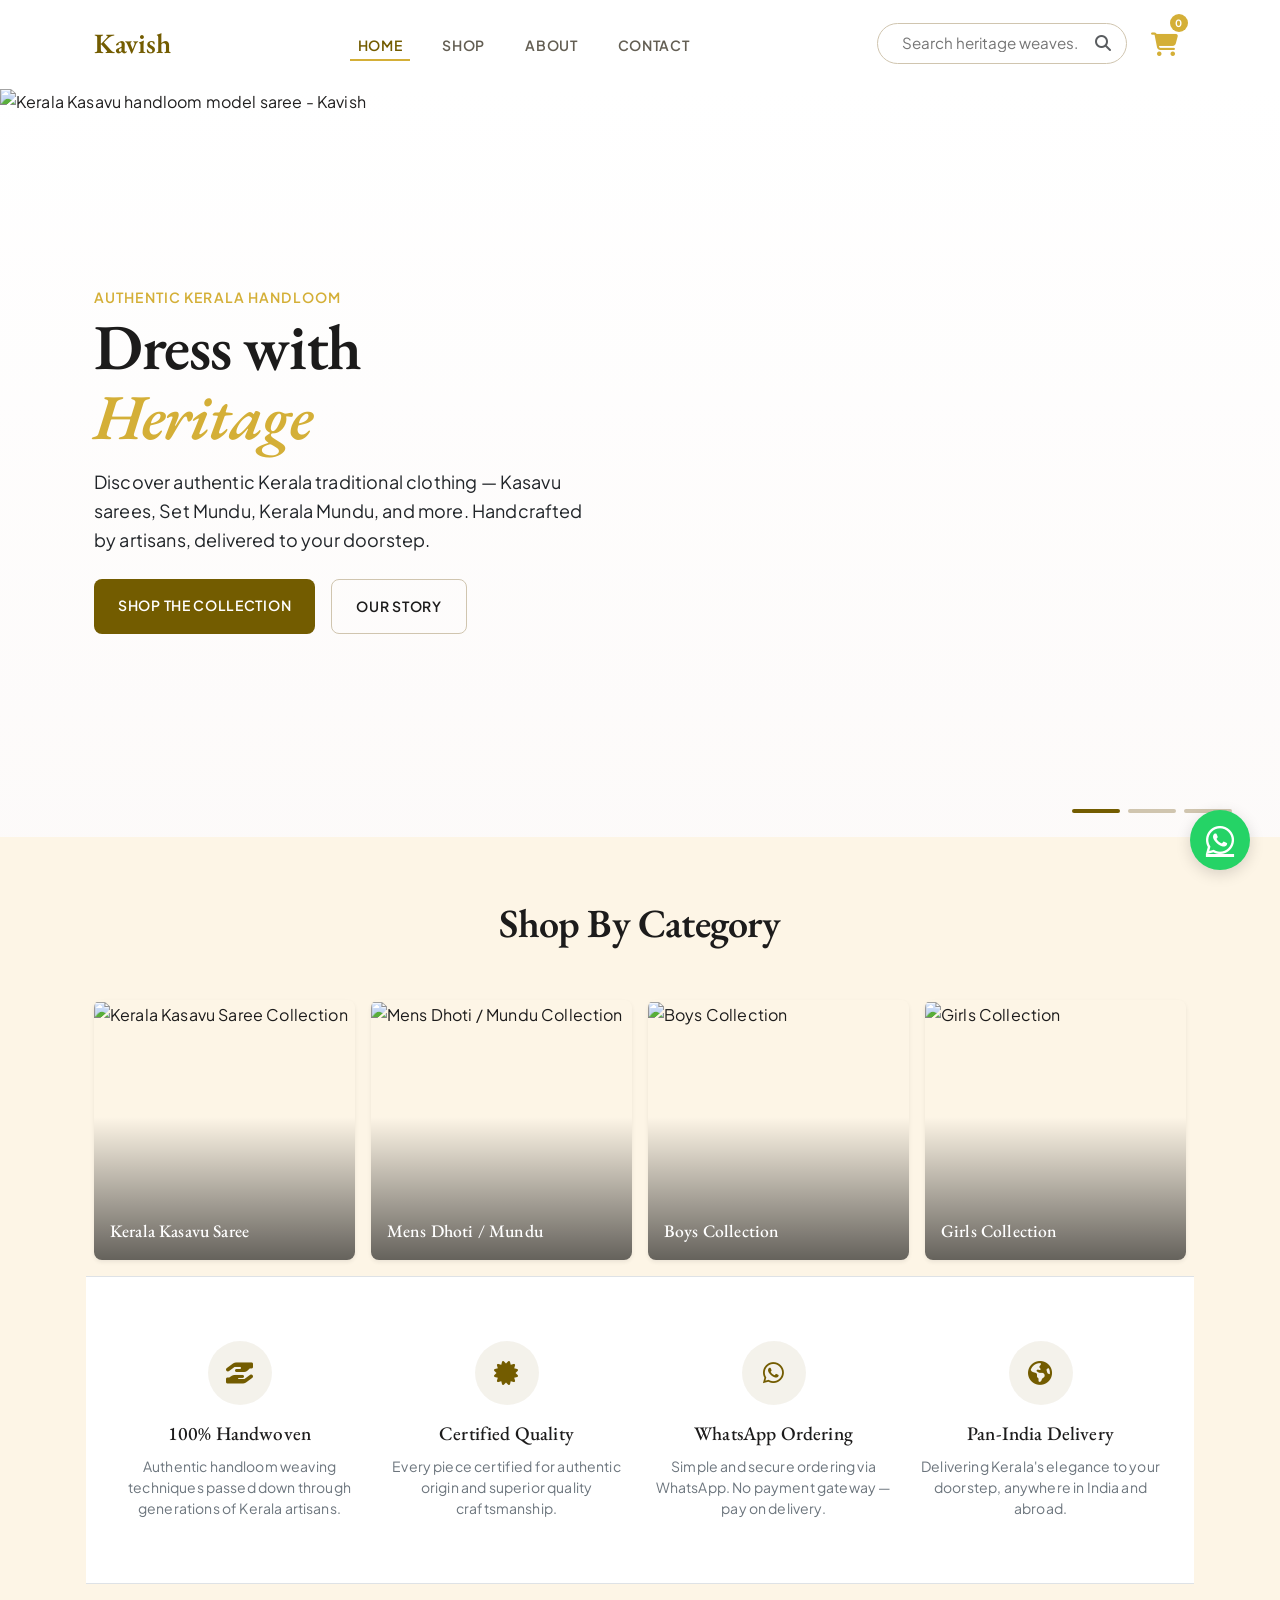
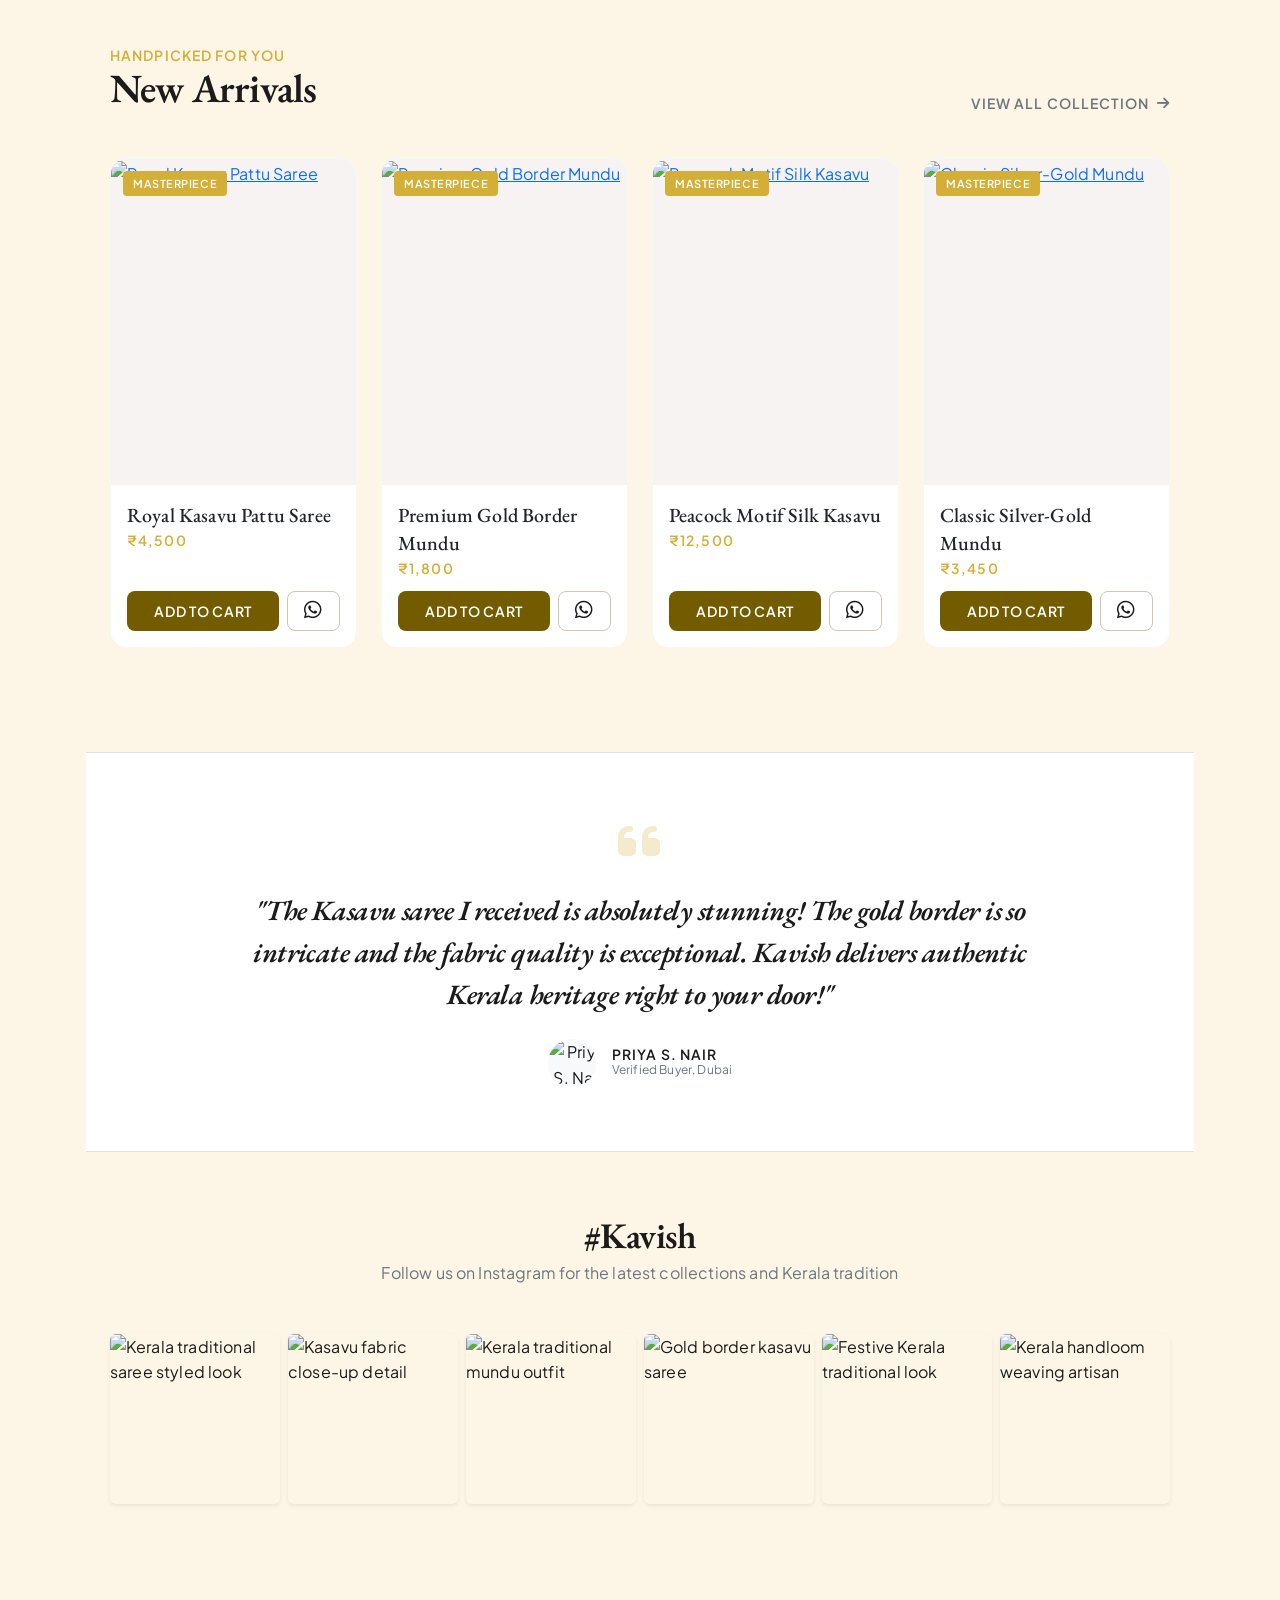
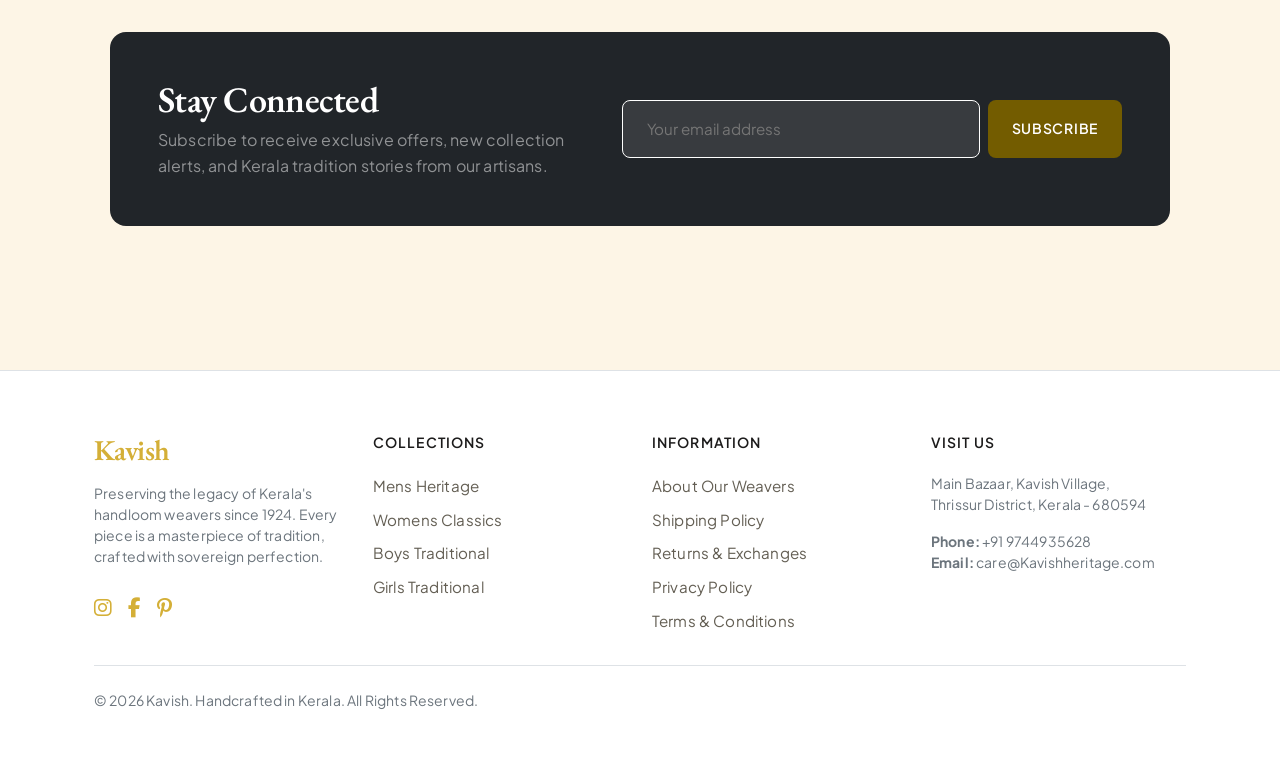
==== commit 80b89cc1: "Refactor brand name from "Kuthampully Heritage" to "Kavish" across all policy and product pages; add" ====
--- a/index.html
+++ b/index.html
@@ -3,17 +3,59 @@
 <head>
   <meta charset="UTF-8">
   <meta name="viewport" content="width=device-width, initial-scale=1.0">
-  <title>Kuthampully Heritage | Kerala Traditional Clothing Store</title>
-  <meta name="description" content="Preserving the legendary handloom weaves of Kuthampully. Browse custom Kasavu sarees, mens double mundus, and kids clothing. Handcrafted in Kerala.">
-  
+  <title>Kavish | Authentic Kerala Traditional Clothing Store</title>
+  <meta name="description" content="Shop authentic Kerala traditional clothing online. Kasavu sarees, Set Mundu, Kerala Mundu, traditional shirts, kids wear, wedding & festival collections. Order via WhatsApp.">
+  <meta name="keywords" content="Kerala saree, Kasavu saree, Set Mundu, Kerala Mundu, traditional clothing Kerala, Onam dress, Kerala wedding saree, handloom Kerala">
+  <meta name="author" content="Kavish">
+  <meta name="robots" content="index, follow">
+  <link rel="canonical" href="#">
+
+  <!-- Open Graph -->
+  <meta property="og:type" content="website">
+  <meta property="og:title" content="Kavish | Authentic Kerala Traditional Clothing">
+  <meta property="og:description" content="Shop authentic Kasavu sarees, Set Mundu, Kerala Mundu and more. Handcrafted in Kerala, delivered to your doorstep.">
+  <meta property="og:url" content="#">
+  <meta property="og:site_name" content="Kavish">
+  <meta property="og:image" content="https://lh3.googleusercontent.com/aida-public/[base64]">
+
+  <!-- Twitter Card -->
+  <meta name="twitter:card" content="summary_large_image">
+  <meta name="twitter:title" content="Kavish | Authentic Kerala Traditional Clothing">
+  <meta name="twitter:description" content="Shop Kasavu sarees, Set Mundu, Kerala Mundu and more. Order via WhatsApp.">
+
   <!-- Bootstrap 5 -->
   <link href="https://cdn.jsdelivr.net/npm/bootstrap@5.3.2/dist/css/bootstrap.min.css" rel="stylesheet">
-  
+
   <!-- FontAwesome 6 -->
   <link href="https://cdnjs.cloudflare.com/ajax/libs/font-awesome/6.4.0/css/all.min.css" rel="stylesheet">
-  
+
   <!-- Custom CSS -->
   <link href="assets/css/style.css" rel="stylesheet">
+
+  <!-- JSON-LD Structured Data -->
+  <script type="application/ld+json">
+  {
+    "@context": "https://schema.org",
+    "@type": "ClothingStore",
+    "name": "Kavish",
+    "description": "Authentic Kerala traditional clothing store offering Kasavu sarees, Set Mundu, Kerala Mundu, traditional shirts, kids wear, wedding and festival collections.",
+    "url": "#",
+    "telephone": "+919744935628",
+    "address": {
+      "@type": "PostalAddress",
+      "streetAddress": "Main Road",
+      "addressLocality": "Thrissur",
+      "addressRegion": "Kerala",
+      "postalCode": "680001",
+      "addressCountry": "IN"
+    },
+    "openingHours": "Mo-Sa 09:00-21:00",
+    "sameAs": [
+      "https://instagram.com/",
+      "https://facebook.com/"
+    ]
+  }
+  </script>
 </head>
 <body class="bg-surface text-on-surface">
 
@@ -21,242 +63,392 @@
   <header id="site-header"></header>
 
   <main>
-    <!-- Hero Slider Section -->
-    <section class="position-relative w-100 overflow-hidden bg-white" style="height: 750px;">
+
+    <!-- ══════════════════════════════════════════════════════
+        HERO SECTION
+    ══════════════════════════════════════════════════════ -->
+    <section class="position-relative w-100 overflow-hidden bg-white" style="height:750px;" aria-label="Hero banner">
       <div class="position-absolute inset-0 w-100 h-100">
-        <img class="w-100 h-100 object-fit-cover" src="https://lh3.googleusercontent.com/aida-public/[base64]" alt="Kerala Kasavu Handloom Model Saree">
+        <img class="w-100 h-100 object-fit-cover"
+             src="https://lh3.googleusercontent.com/aida-public/[base64]"
+             alt="Kerala Kasavu handloom model saree - Kavish"
+             loading="eager">
         <div class="position-absolute top-0 start-0 w-100 h-100 hero-gradient"></div>
       </div>
-      
+
       <div class="position-relative z-1 d-flex align-items-center h-100 container max-w-container-max-width px-3 px-md-4">
         <div class="text-start">
-          <span class="font-label-lg text-primary tracking-widest d-block mb-2">SINCE 1924</span>
-          <h1 class="font-display-lg text-neutral-dark mb-3" style="font-size: 4rem;">The Golden Thread of <br><span class="fst-italic text-primary">Kuthampully</span></h1>
-          <p class="font-body-lg text-secondary mb-4 max-w-lg" style="max-width: 500px;">Experience the legacy of Kerala's finest handlooms. Each weave tells a story of thousand-year-old tradition and meticulous craftsmanship.</p>
-          <div class="d-flex gap-3">
+          <span class="font-label-lg text-primary tracking-widest d-block mb-2">AUTHENTIC KERALA HANDLOOM</span>
+          <h1 class="font-display-lg text-neutral-dark mb-3" style="font-size:4rem;">
+            Dress with<br>
+            <span class="fst-italic text-primary">Heritage</span>
+          </h1>
+          <p class="font-body-lg text-dark mb-4" style="max-width:500px;">
+            Discover authentic Kerala traditional clothing — Kasavu sarees, Set Mundu, Kerala Mundu,
+            and more. Handcrafted by artisans, delivered to your doorstep.
+          </p>
+          <div class="d-flex gap-3 flex-wrap">
             <a href="shop.html" class="btn btn-primary-luxe py-3 px-4">Shop The Collection</a>
-            <a href="about.html" class="btn btn-secondary-luxe py-3 px-4">Our Heritage</a>
-          </div>
-        </div>
-      </div>
-      
-      <!-- Slider indicators -->
-      <div class="position-absolute bottom-0 end-0 mb-4 me-5 d-flex gap-2">
+            <a href="about.html" class="btn btn-secondary-luxe py-3 px-4">Our Story</a>
+          </div>
+        </div>
+      </div>
+
+      <!-- Slide indicators -->
+      <div class="position-absolute bottom-0 end-0 mb-4 me-5 d-flex gap-2" aria-hidden="true">
         <span class="carousel-indicator-dot active"></span>
         <span class="carousel-indicator-dot"></span>
         <span class="carousel-indicator-dot"></span>
       </div>
     </section>
 
-    <!-- Bento Curated Grid -->
-    <section class="py-stack-xl container max-w-container-max-width px-3 px-md-4">
+    <!-- ══════════════════════════════════════════════════════
+         CATEGORY BENTO GRID
+    ══════════════════════════════════════════════════════ -->
+    <section class="py-stack-xl container max-w-container-max-width px-3 px-md-4" aria-labelledby="collections-heading">
       <div class="text-center mb-5">
-        <h2 class="font-display-lg text-neutral-dark mb-1" style="font-size: 2.5rem;">Curated Collections</h2>
-        <div class="mx-auto bg-primary-gold" style="width: 80px; height: 3px; border-radius: 2px;"></div>
-      </div>
-      
-      <!-- Bento Columns -->
-      <div class="row g-4 bento-grid-container" style="height: 750px;">
-        <!-- Womens (2x2 Span) -->
-        <div class="col-12 col-md-6 h-100">
-          <div class="position-relative w-100 h-100 rounded-3 overflow-hidden group shadow-sm" style="cursor: pointer;" onclick="window.location.href='shop.html?category=womens'">
-            <img class="w-100 h-100 object-fit-cover bento-img" src="https://lh3.googleusercontent.com/aida-public/[base64]" alt="Womens Kerala Saree">
-            <div class="position-absolute top-0 start-0 w-100 h-100" style="background: linear-gradient(to top, rgba(0,0,0,0.65) 0%, transparent 50%);"></div>
-            <div class="position-absolute bottom-0 start-0 p-4 text-white">
-              <span class="font-label-md text-white-50 d-block mb-1">Elegant Heritage</span>
-              <h3 class="font-display-lg text-white m-0" style="font-size: 2.25rem;">Womens</h3>
-            </div>
-          </div>
-        </div>
-
-        <!-- Right Side Bento Rows -->
-        <div class="col-12 col-md-6 h-100 d-flex flex-column gap-4">
-          <!-- Mens (2x1 Span) -->
-          <div class="position-relative w-100 overflow-hidden rounded-3 group shadow-sm" style="flex: 1; cursor: pointer;" onclick="window.location.href='shop.html?category=mens'">
-            <img class="w-100 h-100 object-fit-cover bento-img" src="https://lh3.googleusercontent.com/aida-public/[base64]" alt="Mens Kasavu Mundu & Shirts">
-            <div class="position-absolute top-0 start-0 w-100 h-100" style="background: linear-gradient(to top, rgba(0,0,0,0.65) 0%, transparent 50%);"></div>
-            <div class="position-absolute bottom-0 start-0 p-4 text-white">
-              <span class="font-label-md text-white-50 d-block mb-1">Refined Classics</span>
-              <h3 class="font-headline-xl text-white m-0">Mens</h3>
-            </div>
-          </div>
-
-          <!-- Bottom Row: Boys and Girls (1x1 Spans) -->
-          <div class="d-flex gap-4 w-100" style="flex: 1;">
-            <!-- Boys -->
-            <div class="position-relative overflow-hidden rounded-3 group shadow-sm flex-fill" style="width: 50%; cursor: pointer;" onclick="window.location.href='shop.html?category=boys'">
-              <img class="w-100 h-100 object-fit-cover bento-img" src="https://lh3.googleusercontent.com/aida-public/[base64]" alt="Boys Kerala Dhoti">
-              <div class="position-absolute top-0 start-0 w-100 h-100" style="background: linear-gradient(to top, rgba(0,0,0,0.55) 0%, transparent 50%);"></div>
-              <div class="position-absolute bottom-0 start-0 p-3 text-white">
-                <h3 class="font-headline-lg text-white m-0">Boys</h3>
-              </div>
-            </div>
-
-            <!-- Girls -->
-            <div class="position-relative overflow-hidden rounded-3 group shadow-sm flex-fill" style="width: 50%; cursor: pointer;" onclick="window.location.href='shop.html?category=girls'">
-              <img class="w-100 h-100 object-fit-cover bento-img" src="https://lh3.googleusercontent.com/aida-public/[base64]" alt="Girls Pattu Pavada Skirt">
-              <div class="position-absolute top-0 start-0 w-100 h-100" style="background: linear-gradient(to top, rgba(0,0,0,0.55) 0%, transparent 50%);"></div>
-              <div class="position-absolute bottom-0 start-0 p-3 text-white">
-                <h3 class="font-headline-lg text-white m-0">Girls</h3>
-              </div>
-            </div>
-          </div>
-        </div>
-      </div>
-    </section>
-
-    <!-- Trust Badge Indicators -->
-    <section class="bg-white py-stack-xl border-top border-bottom">
+        <h2 id="collections-heading" class="font-display-lg text-neutral-dark mb-1" style="font-size:2.5rem;">Shop By Category</h2>
+        <div class="mx-auto bg-primary-gold" style="width:80px;height:3px;border-radius:2px;"></div>
+      </div>
+
+      <!-- Top Row: 4 categories -->
+      <div class="row g-3 mb-3">
+        <!-- Kasavu Saree -->
+        <div class="col-6 col-md-3" data-filter-category="womens">
+          <div class="position-relative overflow-hidden rounded-3 group shadow-sm"
+              style="height:260px;cursor:pointer;"
+              onclick="window.location.href='shop.html?category=womens'">
+            <img class="w-100 h-100 object-fit-cover bento-img"
+                src="https://lh3.googleusercontent.com/aida-public/[base64]"
+                alt="Kerala Kasavu Saree Collection"
+                loading="lazy">
+
+            <div class="position-absolute top-0 start-0 w-100 h-100"
+                style="background:linear-gradient(to top,rgba(0,0,0,0.6) 0%,transparent 55%);">
+            </div>
+
+            <div class="position-absolute bottom-0 start-0 p-3 text-white">
+              <h3 class="font-headline-lg text-white m-0" style="font-size:1.1rem;">
+                Kerala Kasavu Saree
+              </h3>
+            </div>
+          </div>
+        </div>
+
+        <!-- Set Mundu -->
+        <div class="col-6 col-md-3" data-filter-category="mens">
+          <div class="position-relative overflow-hidden rounded-3 group shadow-sm"
+              style="height:260px;cursor:pointer;"
+              onclick="window.location.href='shop.html?category=mens'">
+            
+            <img class="w-100 h-100 object-fit-cover bento-img"
+                src="https://lh3.googleusercontent.com/aida-public/[base64]"
+                alt="Mens Dhoti / Mundu Collection"
+                loading="lazy">
+
+            <div class="position-absolute top-0 start-0 w-100 h-100"
+                style="background:linear-gradient(to top,rgba(0,0,0,0.6) 0%,transparent 55%);">
+            </div>
+
+            <div class="position-absolute bottom-0 start-0 p-3 text-white">
+              <h3 class="font-headline-lg text-white m-0" style="font-size:1.1rem;">
+                Mens Dhoti / Mundu
+              </h3>
+            </div>
+
+          </div>
+        </div>
+
+        <!-- Kerala Mundu -->
+        <div class="col-6 col-md-3" data-filter-category="boys">
+          <div class="position-relative overflow-hidden rounded-3 group shadow-sm"
+              style="height:260px;cursor:pointer;"
+              onclick="window.location.href='shop.html?category=boys'">
+
+            <img class="w-100 h-100 object-fit-cover bento-img"
+                src="https://lh3.googleusercontent.com/aida-public/[base64]"
+                alt="Boys Collection"
+                loading="lazy">
+
+            <div class="position-absolute top-0 start-0 w-100 h-100"
+                style="background:linear-gradient(to top,rgba(0,0,0,0.6) 0%,transparent 55%);">
+            </div>
+
+            <div class="position-absolute bottom-0 start-0 p-3 text-white">
+              <h3 class="font-headline-lg text-white m-0" style="font-size:1.1rem;">
+                Boys Collection
+              </h3>
+            </div>
+
+          </div>
+        </div>
+
+        <!-- Traditional Shirts -->
+        <div class="col-6 col-md-3" data-filter-category="girls">
+          <div class="position-relative overflow-hidden rounded-3 group shadow-sm"
+              style="height:260px;cursor:pointer;"
+              onclick="window.location.href='shop.html?category=girls'">
+
+            <img class="w-100 h-100 object-fit-cover bento-img"
+                src="https://lh3.googleusercontent.com/aida-public/[base64]"
+                alt="Girls Collection"
+                loading="lazy">
+
+            <div class="position-absolute top-0 start-0 w-100 h-100"
+                style="background:linear-gradient(to top,rgba(0,0,0,0.6) 0%,transparent 55%);">
+            </div>
+
+            <div class="position-absolute bottom-0 start-0 p-3 text-white">
+              <h3 class="font-headline-lg text-white m-0" style="font-size:1.1rem;">
+                Girls Collection
+              </h3>
+            </div>
+
+          </div>
+        </div>
+
+      <!-- Bottom Row: 4 more categories -->
+      <!-- Kids Wear
+      <div class="row g-3">-->
+        <!-- Kids Wear -->
+        <!--<div class="col-6 col-md-3">
+          <div class="position-relative overflow-hidden rounded-3 group shadow-sm"
+               style="height:220px;cursor:pointer;"
+               onclick="window.location.href='shop.html?category=kids-wear'">
+            <img class="w-100 h-100 object-fit-cover bento-img"
+                 src="https://lh3.googleusercontent.com/aida-public/[base64]"
+                 alt="Kids Wear Collection" loading="lazy">
+            <div class="position-absolute top-0 start-0 w-100 h-100" style="background:linear-gradient(to top,rgba(0,0,0,0.55) 0%,transparent 55%);"></div>
+            <div class="position-absolute bottom-0 start-0 p-3 text-white">
+              <h3 class="font-headline-lg text-white m-0" style="font-size:1.1rem;">Kids Wear</h3>
+            </div>
+          </div>
+        </div>-->
+
+        <!-- Wedding Collections -->
+        <!--<div class="col-6 col-md-3">
+          <div class="position-relative overflow-hidden rounded-3 group shadow-sm"
+               style="height:220px;cursor:pointer;"
+               onclick="window.location.href='shop.html?category=wedding'">
+            <img class="w-100 h-100 object-fit-cover bento-img"
+                 src="https://lh3.googleusercontent.com/aida-public/[base64]"
+                 alt="Wedding Collections" loading="lazy">
+            <div class="position-absolute top-0 start-0 w-100 h-100" style="background:linear-gradient(to top,rgba(0,0,0,0.55) 0%,transparent 55%);"></div>
+            <div class="position-absolute bottom-0 start-0 p-3 text-white">
+              <h3 class="font-headline-lg text-white m-0" style="font-size:1.1rem;">Wedding</h3>
+            </div>
+          </div>
+        </div>-->
+
+        <!-- Festival Collections -->
+        <!--<div class="col-6 col-md-3">
+          <div class="position-relative overflow-hidden rounded-3 group shadow-sm"
+               style="height:220px;cursor:pointer;"
+               onclick="window.location.href='shop.html?category=festival'">
+            <img class="w-100 h-100 object-fit-cover bento-img"
+                 src="https://lh3.googleusercontent.com/aida-public/[base64]"
+                 alt="Festival Collections" loading="lazy">
+            <div class="position-absolute top-0 start-0 w-100 h-100" style="background:linear-gradient(to top,rgba(0,0,0,0.55) 0%,transparent 55%);"></div>
+            <div class="position-absolute bottom-0 start-0 p-3 text-white">
+              <h3 class="font-headline-lg text-white m-0" style="font-size:1.1rem;">Festival</h3>
+            </div>
+          </div>
+        </div>-->
+
+        <!-- Accessories -->
+        <!--<div class="col-6 col-md-3">
+          <div class="position-relative overflow-hidden rounded-3 group shadow-sm"
+               style="height:220px;cursor:pointer;"
+               onclick="window.location.href='shop.html?category=accessories'">
+            <img class="w-100 h-100 object-fit-cover bento-img"
+                 src="https://lh3.googleusercontent.com/aida-public/[base64]"
+                 alt="Accessories" loading="lazy">
+            <div class="position-absolute top-0 start-0 w-100 h-100" style="background:linear-gradient(to top,rgba(0,0,0,0.55) 0%,transparent 55%);"></div>
+            <div class="position-absolute bottom-0 start-0 p-3 text-white">
+              <h3 class="font-headline-lg text-white m-0" style="font-size:1.1rem;">Accessories</h3>
+            </div>
+          </div>
+        </div>
+      </div>
+    </section>-->
+
+    <!-- ══════════════════════════════════════════════════════
+         TRUST BADGES
+    ══════════════════════════════════════════════════════ -->
+    <section class="bg-white py-stack-xl border-top border-bottom" aria-label="Trust badges">
       <div class="container max-w-container-max-width px-3 px-md-4">
         <div class="row g-4 justify-content-center text-center">
-          
-          <!-- Badge 1 -->
-          <div class="col-12 col-md-4 trust-badge-card d-flex flex-column align-items-center">
-            <div class="badge-circle mb-3">
-              <i class="fa-solid fa-hand-holding-hand"></i>
-            </div>
-            <h4 class="font-headline-lg text-neutral-dark mb-2" style="font-size: 1.35rem;">100% Handwoven</h4>
-            <p class="font-body-sm text-secondary max-w-xs m-0">Authentic pit-loom weaving techniques passed down through generations.</p>
-          </div>
-
-          <!-- Badge 2 -->
-          <div class="col-12 col-md-4 trust-badge-card d-flex flex-column align-items-center">
-            <div class="badge-circle mb-3">
-              <i class="fa-solid fa-certificate"></i>
-            </div>
-            <h4 class="font-headline-lg text-neutral-dark mb-2" style="font-size: 1.35rem;">GI Tagged Heritage</h4>
-            <p class="font-body-sm text-secondary max-w-xs m-0">Certified Kuthampully handloom, ensuring genuine origin and quality.</p>
-          </div>
-
-          <!-- Badge 3 -->
-          <div class="col-12 col-md-4 trust-badge-card d-flex flex-column align-items-center">
-            <div class="badge-circle mb-3">
-              <i class="fa-solid fa-earth-americas"></i>
-            </div>
-            <h4 class="font-headline-lg text-neutral-dark mb-2" style="font-size: 1.35rem;">Global Shipping</h4>
-            <p class="font-body-sm text-secondary max-w-xs m-0">Bringing the elegance of Kerala to your doorstep, anywhere in the world.</p>
-          </div>
-
-        </div>
-      </div>
-    </section>
-
-    <!-- New Arrivals / Selected Masterpieces -->
-    <section class="py-stack-xl container max-w-container-max-width px-3 px-md-4">
+
+          <div class="col-12 col-md-3 trust-badge-card d-flex flex-column align-items-center">
+            <div class="badge-circle mb-3"><i class="fa-solid fa-hand-holding-hand"></i></div>
+            <h4 class="font-headline-lg text-neutral-dark mb-2" style="font-size:1.2rem;">100% Handwoven</h4>
+            <p class="font-body-sm text-secondary m-0">Authentic handloom weaving techniques passed down through generations of Kerala artisans.</p>
+          </div>
+
+          <div class="col-12 col-md-3 trust-badge-card d-flex flex-column align-items-center">
+            <div class="badge-circle mb-3"><i class="fa-solid fa-certificate"></i></div>
+            <h4 class="font-headline-lg text-neutral-dark mb-2" style="font-size:1.2rem;">Certified Quality</h4>
+            <p class="font-body-sm text-secondary m-0">Every piece certified for authentic origin and superior quality craftsmanship.</p>
+          </div>
+
+          <div class="col-12 col-md-3 trust-badge-card d-flex flex-column align-items-center">
+            <div class="badge-circle mb-3"><i class="fa-brands fa-whatsapp"></i></div>
+            <h4 class="font-headline-lg text-neutral-dark mb-2" style="font-size:1.2rem;">WhatsApp Ordering</h4>
+            <p class="font-body-sm text-secondary m-0">Simple and secure ordering via WhatsApp. No payment gateway — pay on delivery.</p>
+          </div>
+
+          <div class="col-12 col-md-3 trust-badge-card d-flex flex-column align-items-center">
+            <div class="badge-circle mb-3"><i class="fa-solid fa-earth-americas"></i></div>
+            <h4 class="font-headline-lg text-neutral-dark mb-2" style="font-size:1.2rem;">Pan-India Delivery</h4>
+            <p class="font-body-sm text-secondary m-0">Delivering Kerala's elegance to your doorstep, anywhere in India and abroad.</p>
+          </div>
+
+        </div>
+      </div>
+    </section>
+
+    <!-- ══════════════════════════════════════════════════════
+         NEW ARRIVALS
+    ══════════════════════════════════════════════════════ -->
+    <section class="py-stack-xl container max-w-container-max-width px-3 px-md-4" aria-labelledby="new-arrivals-heading">
       <div class="d-flex flex-column flex-sm-row justify-content-between align-items-sm-end gap-3 mb-5">
         <div>
-          <span class="font-label-lg text-primary d-block mb-1">Selected Masterpieces</span>
-          <h2 class="font-display-lg text-neutral-dark m-0" style="font-size: 2.5rem;">New Arrivals</h2>
-        </div>
-        <a class="font-label-lg text-secondary text-decoration-none hover-text-primary d-inline-flex align-items-center gap-2" href="shop.html">
+          <span class="font-label-lg text-primary d-block mb-1">Handpicked For You</span>
+          <h2 id="new-arrivals-heading" class="font-display-lg text-neutral-dark m-0" style="font-size:2.5rem;">New Arrivals</h2>
+        </div>
+        <a class="font-label-lg text-secondary text-decoration-none hover-text-primary d-inline-flex align-items-center gap-2"
+           href="shop.html">
           View All Collection <i class="fa-solid fa-arrow-right"></i>
         </a>
       </div>
 
-      <!-- Grid loaded dynamically by JavaScript -->
+      <!-- Dynamically loaded by home.js -->
       <div class="row g-4" id="newArrivalsGrid">
-        <!-- Spinner placeholder -->
         <div class="col-12 text-center py-5">
           <div class="spinner-border text-primary" role="status">
-            <span class="visually-hidden">Loading masterpieces...</span>
-          </div>
-        </div>
-      </div>
-    </section>
-
-    <!-- Testimonials Section -->
-    <section class="bg-white py-stack-xl border-top border-bottom">
+            <span class="visually-hidden">Loading collection...</span>
+          </div>
+        </div>
+      </div>
+    </section>
+
+    <!-- ══════════════════════════════════════════════════════
+         TESTIMONIAL
+    ══════════════════════════════════════════════════════ -->
+    <section class="bg-white py-stack-xl border-top border-bottom" aria-label="Customer testimonial">
       <div class="container text-center max-w-container-max-width px-3 px-md-4">
-        <i class="fa-solid fa-quote-left text-primary mb-4" style="font-size: 3rem; opacity: 0.25;"></i>
-        <p class="font-display-lg text-neutral-dark italic mx-auto mb-4" style="font-size: 1.75rem; max-width: 800px; line-height: 1.5;">
-          "The quality of the Kasavu saree I received is unparalleled. It truly carries the essence of Kuthampully's heritage. The craftsmanship and the weight of the gold zari are simply stunning."
+        <i class="fa-solid fa-quote-left text-primary mb-4" style="font-size:3rem;opacity:0.25;" aria-hidden="true"></i>
+        <p class="font-display-lg text-neutral-dark fst-italic mx-auto mb-4"
+           style="font-size:1.75rem;max-width:800px;line-height:1.5;">
+          "The Kasavu saree I received is absolutely stunning! The gold border is so intricate and the fabric quality is exceptional. Kavish delivers authentic Kerala heritage right to your door!"
         </p>
         <div class="d-flex align-items-center justify-content-center gap-3">
-          <div class="rounded-circle overflow-hidden bg-light" style="width: 48px; height: 48px;">
-            <img src="https://lh3.googleusercontent.com/aida-public/[base64]" alt="Priya S. Nair Profile Pic" class="w-100 h-100 object-fit-cover">
+          <div class="rounded-circle overflow-hidden bg-light" style="width:48px;height:48px;">
+            <img src="https://lh3.googleusercontent.com/aida-public/[base64]"
+                 alt="Priya S. Nair - Verified Buyer" class="w-100 h-100 object-fit-cover">
           </div>
           <div class="text-start">
-            <p class="font-label-lg text-neutral-dark m-0" style="font-size: 0.875rem;">Priya S. Nair</p>
-            <p class="font-body-sm text-secondary m-0" style="font-size: 0.75rem;">Verified Buyer, Dubai</p>
-          </div>
-        </div>
-      </div>
-    </section>
-
-    <!-- Social Hashtags / Instagram Wall -->
-    <section class="py-stack-xl container max-w-container-max-width px-3 px-md-4">
+            <p class="font-label-lg text-neutral-dark m-0" style="font-size:0.875rem;">Priya S. Nair</p>
+            <p class="font-body-sm text-secondary m-0" style="font-size:0.75rem;">Verified Buyer, Dubai</p>
+          </div>
+        </div>
+      </div>
+    </section>
+
+    <!-- ══════════════════════════════════════════════════════
+         INSTAGRAM / HASHTAG WALL
+    ══════════════════════════════════════════════════════ -->
+    <section class="py-stack-xl container max-w-container-max-width px-3 px-md-4" aria-label="Social media gallery">
       <div class="text-center mb-5">
-        <h2 class="font-display-lg text-neutral-dark mb-1" style="font-size: 2.25rem;">#KuthampullyHeritage</h2>
-        <p class="font-body-md text-secondary m-0">Join our community of heritage lovers on Instagram</p>
-      </div>
-
+        <h2 class="font-display-lg text-neutral-dark mb-1" style="font-size:2.25rem;">#Kavish</h2>
+        <p class="font-body-md text-secondary m-0">Follow us on Instagram for the latest collections and Kerala tradition</p>
+      </div>
       <div class="row g-2">
-        <!-- 6 columns of images -->
-        <div class="col-6 col-sm-4 col-md-2">
-          <div class="ratio ratio-1x1 rounded-2 overflow-hidden shadow-sm position-relative group" style="cursor: pointer;">
-            <img src="https://lh3.googleusercontent.com/aida-public/[base64]" class="w-100 h-100 object-fit-cover bento-img" alt="Social Saree drape model">
-            <div class="position-absolute top-0 start-0 w-100 h-100 bg-dark opacity-0 group-hover:opacity-25 transition-opacity duration-300"></div>
-          </div>
-        </div>
-        <div class="col-6 col-sm-4 col-md-2">
-          <div class="ratio ratio-1x1 rounded-2 overflow-hidden shadow-sm position-relative group" style="cursor: pointer;">
-            <img src="https://lh3.googleusercontent.com/aida-public/[base64]" class="w-100 h-100 object-fit-cover bento-img" alt="Social fabric detailing">
-            <div class="position-absolute top-0 start-0 w-100 h-100 bg-dark opacity-0 group-hover:opacity-25 transition-opacity duration-300"></div>
-          </div>
-        </div>
-        <div class="col-6 col-sm-4 col-md-2">
-          <div class="ratio ratio-1x1 rounded-2 overflow-hidden shadow-sm position-relative group" style="cursor: pointer;">
-            <img src="https://lh3.googleusercontent.com/aida-public/[base64]" class="w-100 h-100 object-fit-cover bento-img" alt="Social model traditional mundu">
-            <div class="position-absolute top-0 start-0 w-100 h-100 bg-dark opacity-0 group-hover:opacity-25 transition-opacity duration-300"></div>
-          </div>
-        </div>
-        <div class="col-6 col-sm-4 col-md-2">
-          <div class="ratio ratio-1x1 rounded-2 overflow-hidden shadow-sm position-relative group" style="cursor: pointer;">
-            <img src="https://lh3.googleusercontent.com/aida-public/[base64]" class="w-100 h-100 object-fit-cover bento-img" alt="Social model gold border saree">
-            <div class="position-absolute top-0 start-0 w-100 h-100 bg-dark opacity-0 group-hover:opacity-25 transition-opacity duration-300"></div>
-          </div>
-        </div>
-        <div class="col-6 col-sm-4 col-md-2">
-          <div class="ratio ratio-1x1 rounded-2 overflow-hidden shadow-sm position-relative group" style="cursor: pointer;">
-            <img src="https://lh3.googleusercontent.com/aida-public/[base64]" class="w-100 h-100 object-fit-cover bento-img" alt="Social festive mood">
-            <div class="position-absolute top-0 start-0 w-100 h-100 bg-dark opacity-0 group-hover:opacity-25 transition-opacity duration-300"></div>
-          </div>
-        </div>
-        <div class="col-6 col-sm-4 col-md-2">
-          <div class="ratio ratio-1x1 rounded-2 overflow-hidden shadow-sm position-relative group" style="cursor: pointer;">
-            <img src="https://lh3.googleusercontent.com/aida-public/[base64]" class="w-100 h-100 object-fit-cover bento-img" alt="Social weaving process">
-            <div class="position-absolute top-0 start-0 w-100 h-100 bg-dark opacity-0 group-hover:opacity-25 transition-opacity duration-300"></div>
-          </div>
-        </div>
-      </div>
-    </section>
-
-    <!-- The Heritage Letter (Newsletter) -->
-    <section class="py-stack-xl container max-w-container-max-width px-3 px-md-4">
+        <div class="col-6 col-sm-4 col-md-2">
+          <div class="ratio ratio-1x1 rounded-2 overflow-hidden shadow-sm position-relative group" style="cursor:pointer;">
+            <img src="https://lh3.googleusercontent.com/aida-public/[base64]"
+                 class="w-100 h-100 object-fit-cover bento-img" alt="Kerala traditional saree styled look" loading="lazy">
+          </div>
+        </div>
+        <div class="col-6 col-sm-4 col-md-2">
+          <div class="ratio ratio-1x1 rounded-2 overflow-hidden shadow-sm position-relative group" style="cursor:pointer;">
+            <img src="https://lh3.googleusercontent.com/aida-public/[base64]"
+                 class="w-100 h-100 object-fit-cover bento-img" alt="Kasavu fabric close-up detail" loading="lazy">
+          </div>
+        </div>
+        <div class="col-6 col-sm-4 col-md-2">
+          <div class="ratio ratio-1x1 rounded-2 overflow-hidden shadow-sm position-relative group" style="cursor:pointer;">
+            <img src="https://lh3.googleusercontent.com/aida-public/[base64]"
+                 class="w-100 h-100 object-fit-cover bento-img" alt="Kerala traditional mundu outfit" loading="lazy">
+          </div>
+        </div>
+        <div class="col-6 col-sm-4 col-md-2">
+          <div class="ratio ratio-1x1 rounded-2 overflow-hidden shadow-sm position-relative group" style="cursor:pointer;">
+            <img src="https://lh3.googleusercontent.com/aida-public/[base64]"
+                 class="w-100 h-100 object-fit-cover bento-img" alt="Gold border kasavu saree" loading="lazy">
+          </div>
+        </div>
+        <div class="col-6 col-sm-4 col-md-2">
+          <div class="ratio ratio-1x1 rounded-2 overflow-hidden shadow-sm position-relative group" style="cursor:pointer;">
+            <img src="https://lh3.googleusercontent.com/aida-public/[base64]"
+                 class="w-100 h-100 object-fit-cover bento-img" alt="Festive Kerala traditional look" loading="lazy">
+          </div>
+        </div>
+        <div class="col-6 col-sm-4 col-md-2">
+          <div class="ratio ratio-1x1 rounded-2 overflow-hidden shadow-sm position-relative group" style="cursor:pointer;">
+            <img src="https://lh3.googleusercontent.com/aida-public/[base64]"
+                 class="w-100 h-100 object-fit-cover bento-img" alt="Kerala handloom weaving artisan" loading="lazy">
+          </div>
+        </div>
+      </div>
+    </section>
+
+    <!-- ══════════════════════════════════════════════════════
+         NEWSLETTER
+    ══════════════════════════════════════════════════════ -->
+    <section class="py-stack-xl container max-w-container-max-width px-3 px-md-4" aria-label="Newsletter signup">
       <div class="bg-dark text-white rounded-4 p-5 d-flex flex-column flex-lg-row align-items-center justify-content-between gap-4">
         <div class="max-w-md text-center text-lg-start">
-          <h2 class="font-display-lg text-white mb-2" style="font-size: 2.25rem;">The Heritage Letter</h2>
-          <p class="font-body-md text-white-50 m-0" style="max-width: 450px;">Subscribe to receive exclusive collection drops and stories from our looms.</p>
-        </div>
-        <form class="d-flex w-100 gap-2 justify-content-lg-end" style="max-width: 500px;" onsubmit="event.preventDefault(); alert('Subscribed successfully!'); this.reset();">
-          <input class="form-control-luxe bg-white bg-opacity-10 border-white border-opacity-20 text-white rounded-3 w-100 px-4 py-3" placeholder="Your email address" type="email" required>
-          <button type="submit" class="btn btn-primary-luxe py-3 px-4 shrink-0" style="white-space: nowrap;">Subscribe</button>
+          <h2 class="font-display-lg text-white mb-2" style="font-size:2.25rem;">Stay Connected</h2>
+          <p class="font-body-md text-white-50 m-0" style="max-width:450px;">
+            Subscribe to receive exclusive offers, new collection alerts, and Kerala tradition stories from our artisans.
+          </p>
+        </div>
+        <form class="d-flex w-100 gap-2 justify-content-lg-end"
+              style="max-width:500px;"
+              onsubmit="event.preventDefault(); if(window.showToast) window.showToast('Subscribed successfully! Thank you.','success'); else alert('Subscribed!'); this.reset();">
+          <input class="form-control-luxe bg-white bg-opacity-10 border-white border-opacity-20 text-white rounded-3 w-100 px-4 py-3"
+                 placeholder="Your email address"
+                 type="email"
+                 required
+                 aria-label="Email address for newsletter">
+          <button type="submit" class="btn btn-primary-luxe py-3 px-4" style="white-space:nowrap;">Subscribe</button>
         </form>
       </div>
     </section>
 
   </main>
 
-  <!-- Footer Section -->
+  <!-- Footer -->
   <footer id="site-footer"></footer>
 
-  <!-- Floating WhatsApp Action -->
-  <a class="whatsapp-float" href="https://wa.me/919847012345" target="_blank" title="Order via WhatsApp">
-    <i class="fa-brands fa-whatsapp"></i>
+  <!-- Floating WhatsApp Button -->
+  <a class="whatsapp-float"
+     href="https://wa.me/919744935628"
+     target="_blank"
+     rel="noopener noreferrer"
+     title="Order via WhatsApp"
+     aria-label="Chat on WhatsApp">
+    <i class="fa-brands fa-whatsapp" aria-hidden="true"></i>
   </a>
 
-  <!-- Scripts -->
+  <!-- Bootstrap 5 JS -->
+  <script src="https://cdn.jsdelivr.net/npm/bootstrap@5.3.2/dist/js/bootstrap.bundle.min.js"></script>
+
+  <!-- App Scripts (ES Modules) -->
   <script src="assets/js/utils.js" type="module"></script>
+  <script src="assets/js/ui.js" type="module"></script>
+  <script src="assets/js/wishlist.js" type="module"></script>
   <script src="assets/js/navbar.js" type="module"></script>
   <script src="assets/js/cart.js" type="module"></script>
   <script src="assets/js/home.js" type="module"></script>
--- a/assets/css/style.css
+++ b/assets/css/style.css
@@ -14,6 +14,12 @@
   --color-container-low: #f6f3f2;      /* Off-white */
   --color-container-high: #eae7e7;     /* Light Grey */
   --color-whatsapp: #25d366;           /* WhatsApp Green */
+
+  /* Override Bootstrap's default blue primary */
+  --bs-primary: #D4AF37;
+  --bs-primary-rgb: 212, 175, 55;
+  --bs-secondary: #5A3E1B;
+  --bs-light: #FFF8E7;
 
   /* Fonts */
   --font-display: 'EB Garamond', serif;
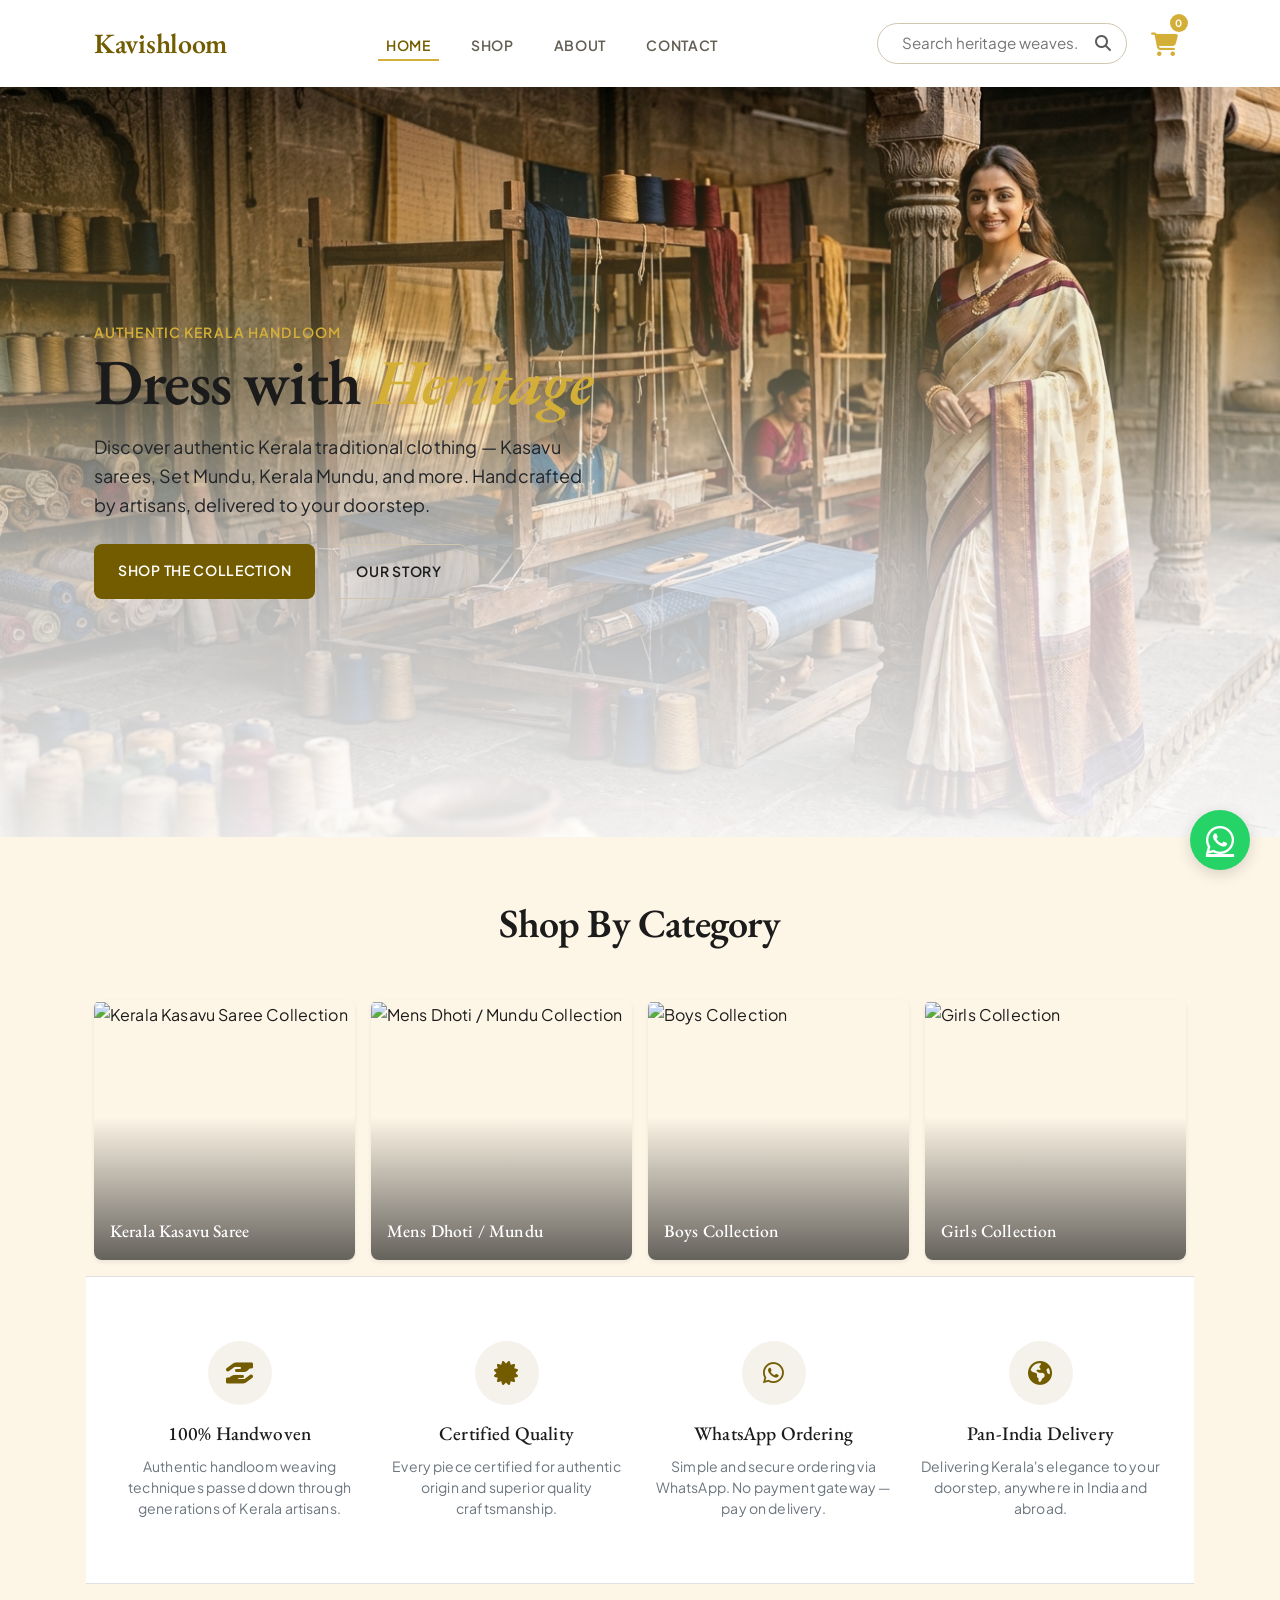
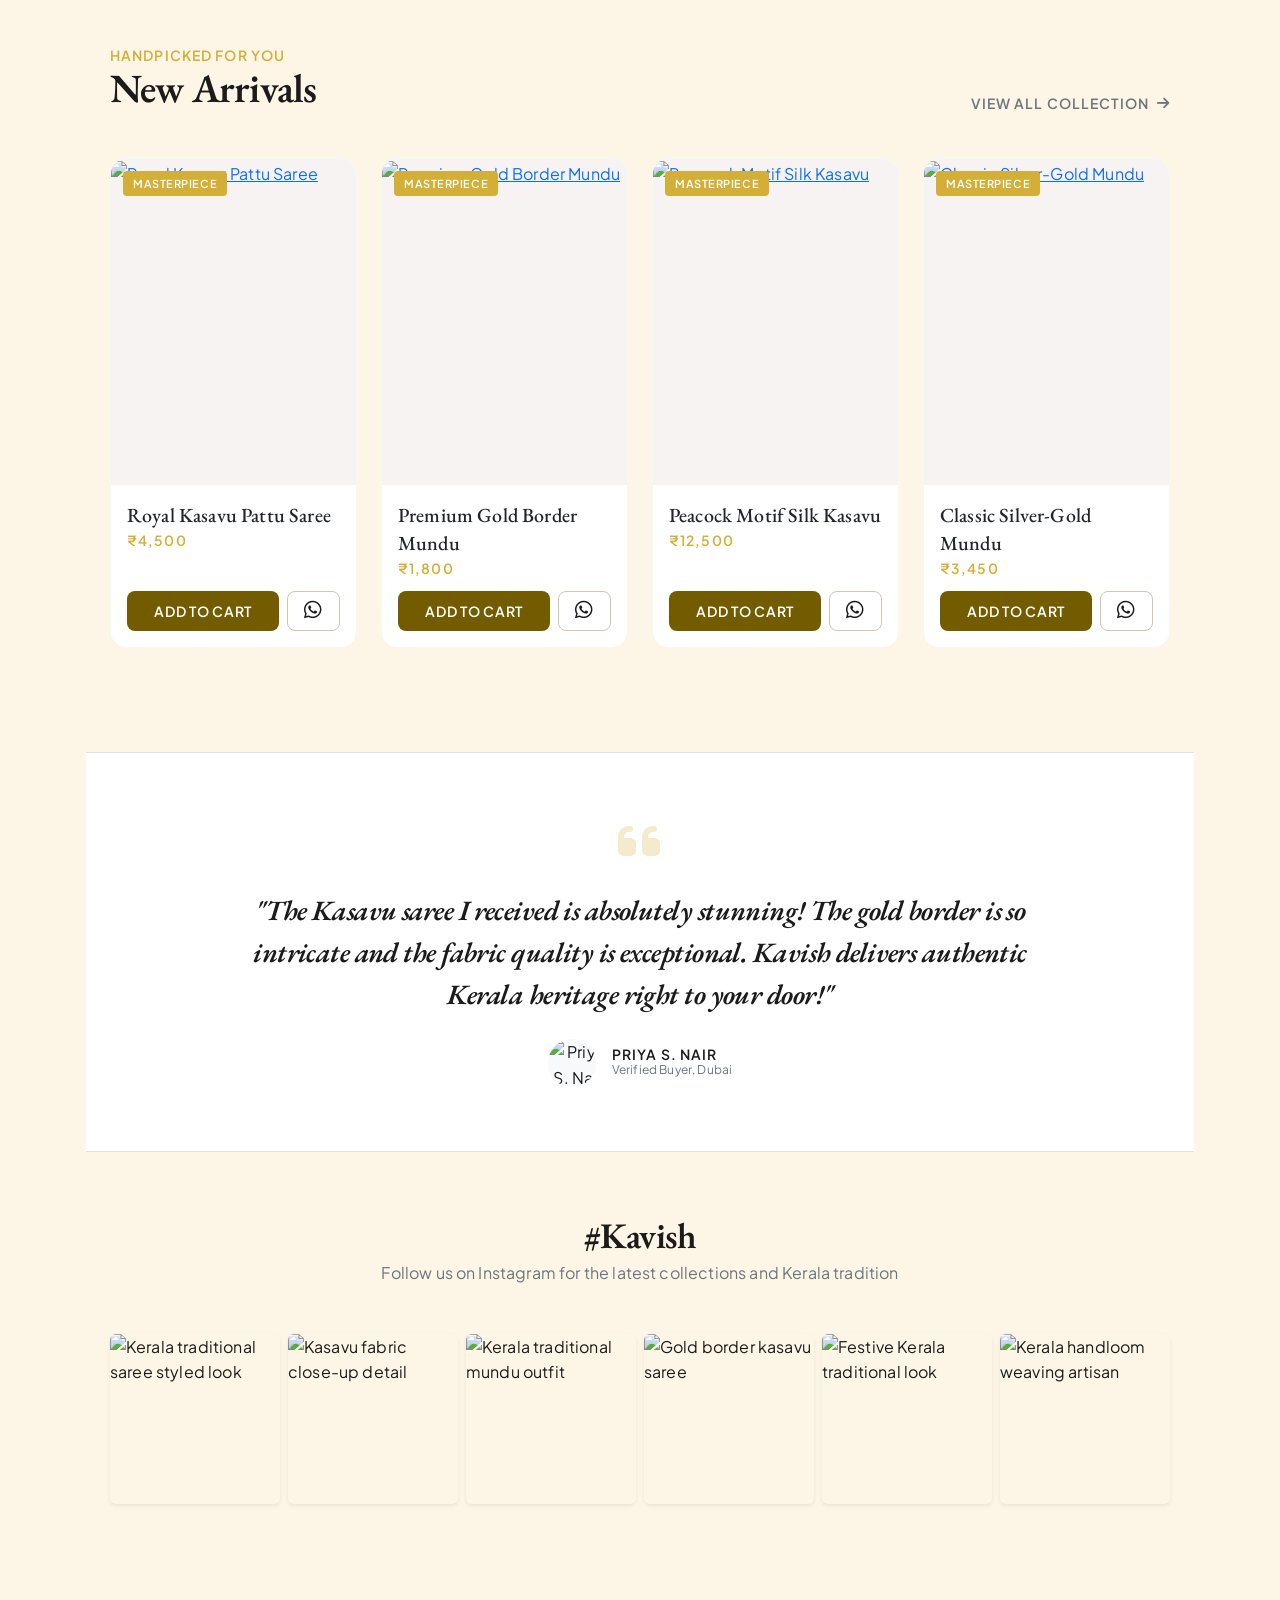
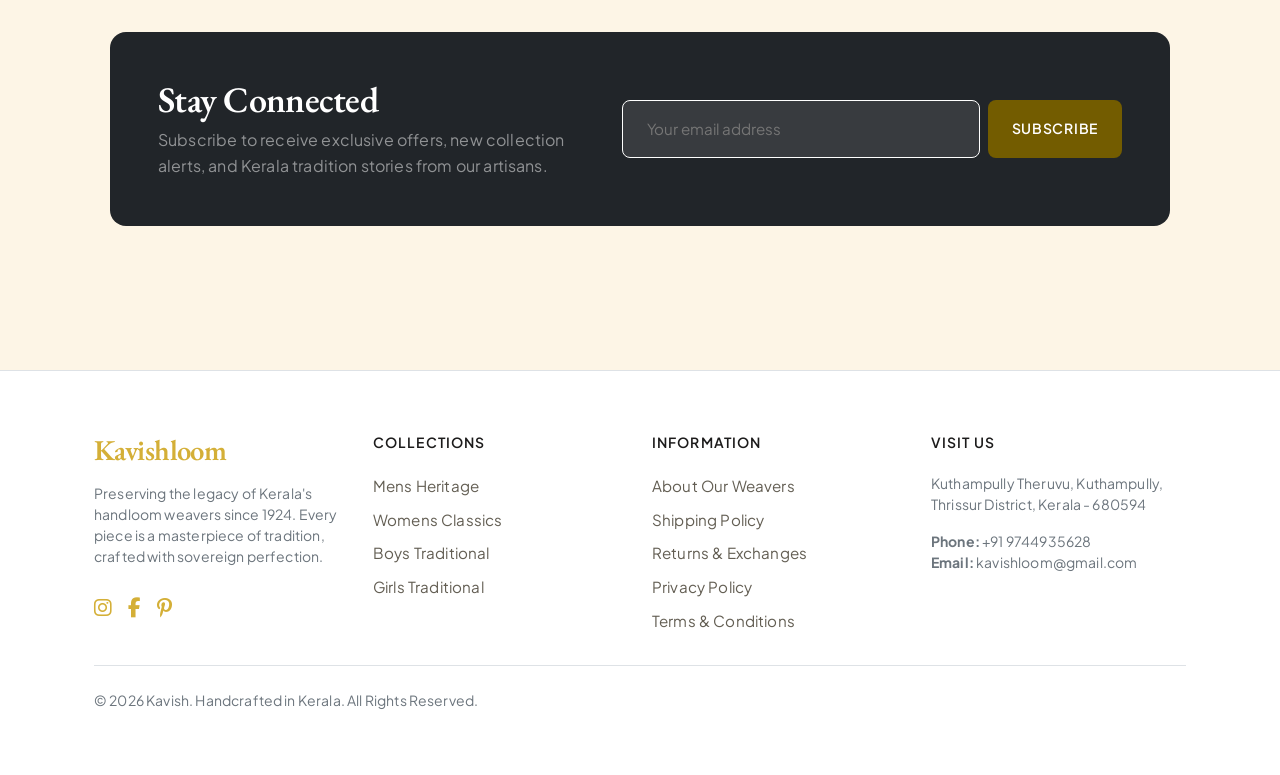
==== commit 7ab6f73d: "Refactor code structure for improved readability and maintainability" ====
--- a/index.html
+++ b/index.html
@@ -16,13 +16,13 @@
   <meta property="og:description" content="Shop authentic Kasavu sarees, Set Mundu, Kerala Mundu and more. Handcrafted in Kerala, delivered to your doorstep.">
   <meta property="og:url" content="#">
   <meta property="og:site_name" content="Kavish">
-  <meta property="og:image" content="https://lh3.googleusercontent.com/aida-public/[base64]">
+  <meta property="og:image" content="../assets/img/banner.png">
 
   <!-- Twitter Card -->
   <meta name="twitter:card" content="summary_large_image">
   <meta name="twitter:title" content="Kavish | Authentic Kerala Traditional Clothing">
   <meta name="twitter:description" content="Shop Kasavu sarees, Set Mundu, Kerala Mundu and more. Order via WhatsApp.">
-
+  <meta name="twitter:image" content="/assets/img/banner.png">
   <!-- Bootstrap 5 -->
   <link href="https://cdn.jsdelivr.net/npm/bootstrap@5.3.2/dist/css/bootstrap.min.css" rel="stylesheet">
 
@@ -70,17 +70,17 @@
     <section class="position-relative w-100 overflow-hidden bg-white" style="height:750px;" aria-label="Hero banner">
       <div class="position-absolute inset-0 w-100 h-100">
         <img class="w-100 h-100 object-fit-cover"
-             src="https://lh3.googleusercontent.com/aida-public/[base64]"
-             alt="Kerala Kasavu handloom model saree - Kavish"
-             loading="eager">
-        <div class="position-absolute top-0 start-0 w-100 h-100 hero-gradient"></div>
+            src="/assets/img/banner.png"
+            alt="Kerala Kasavu handloom model saree - Kavish"
+            loading="eager">
+        <div class="position-absolute top-0 start-0 w-100 h-100 hero-gold-overlay"></div>
       </div>
 
       <div class="position-relative z-1 d-flex align-items-center h-100 container max-w-container-max-width px-3 px-md-4">
         <div class="text-start">
           <span class="font-label-lg text-primary tracking-widest d-block mb-2">AUTHENTIC KERALA HANDLOOM</span>
           <h1 class="font-display-lg text-neutral-dark mb-3" style="font-size:4rem;">
-            Dress with<br>
+            Dress with
             <span class="fst-italic text-primary">Heritage</span>
           </h1>
           <p class="font-body-lg text-dark mb-4" style="max-width:500px;">
@@ -93,17 +93,10 @@
           </div>
         </div>
       </div>
-
-      <!-- Slide indicators -->
-      <div class="position-absolute bottom-0 end-0 mb-4 me-5 d-flex gap-2" aria-hidden="true">
-        <span class="carousel-indicator-dot active"></span>
-        <span class="carousel-indicator-dot"></span>
-        <span class="carousel-indicator-dot"></span>
-      </div>
-    </section>
-
-    <!-- ══════════════════════════════════════════════════════
-         CATEGORY BENTO GRID
+    </section>
+
+    <!-- ══════════════════════════════════════════════════════
+        CATEGORY BENTO GRID
     ══════════════════════════════════════════════════════ -->
     <section class="py-stack-xl container max-w-container-max-width px-3 px-md-4" aria-labelledby="collections-heading">
       <div class="text-center mb-5">
@@ -308,7 +301,7 @@
     </section>
 
     <!-- ══════════════════════════════════════════════════════
-         NEW ARRIVALS
+        NEW ARRIVALS
     ══════════════════════════════════════════════════════ -->
     <section class="py-stack-xl container max-w-container-max-width px-3 px-md-4" aria-labelledby="new-arrivals-heading">
       <div class="d-flex flex-column flex-sm-row justify-content-between align-items-sm-end gap-3 mb-5">
--- a/assets/css/style.css
+++ b/assets/css/style.css
@@ -28,6 +28,18 @@
   /* Layout scale */
   --container-max-width: 1280px;
 }
+
+.hero-gold-overlay {
+  background:
+  linear-gradient(
+  360deg,
+  rgba(255, 255, 255, 0.9) 0%,
+  rgba(255, 255, 255, 0.7) 35%,
+  rgba(209, 194, 108, 0.25) 70%,
+  transparent 100%
+  );
+  }
+
 
 /* Base resets & styling */
 body {
@@ -380,6 +392,9 @@
   font-size: 24px;
   transition: background-color 0.3s;
 }
+
+
+
 .trust-badge-card:hover .badge-circle {
   background-color: rgba(115, 92, 0, 0.15);
 }
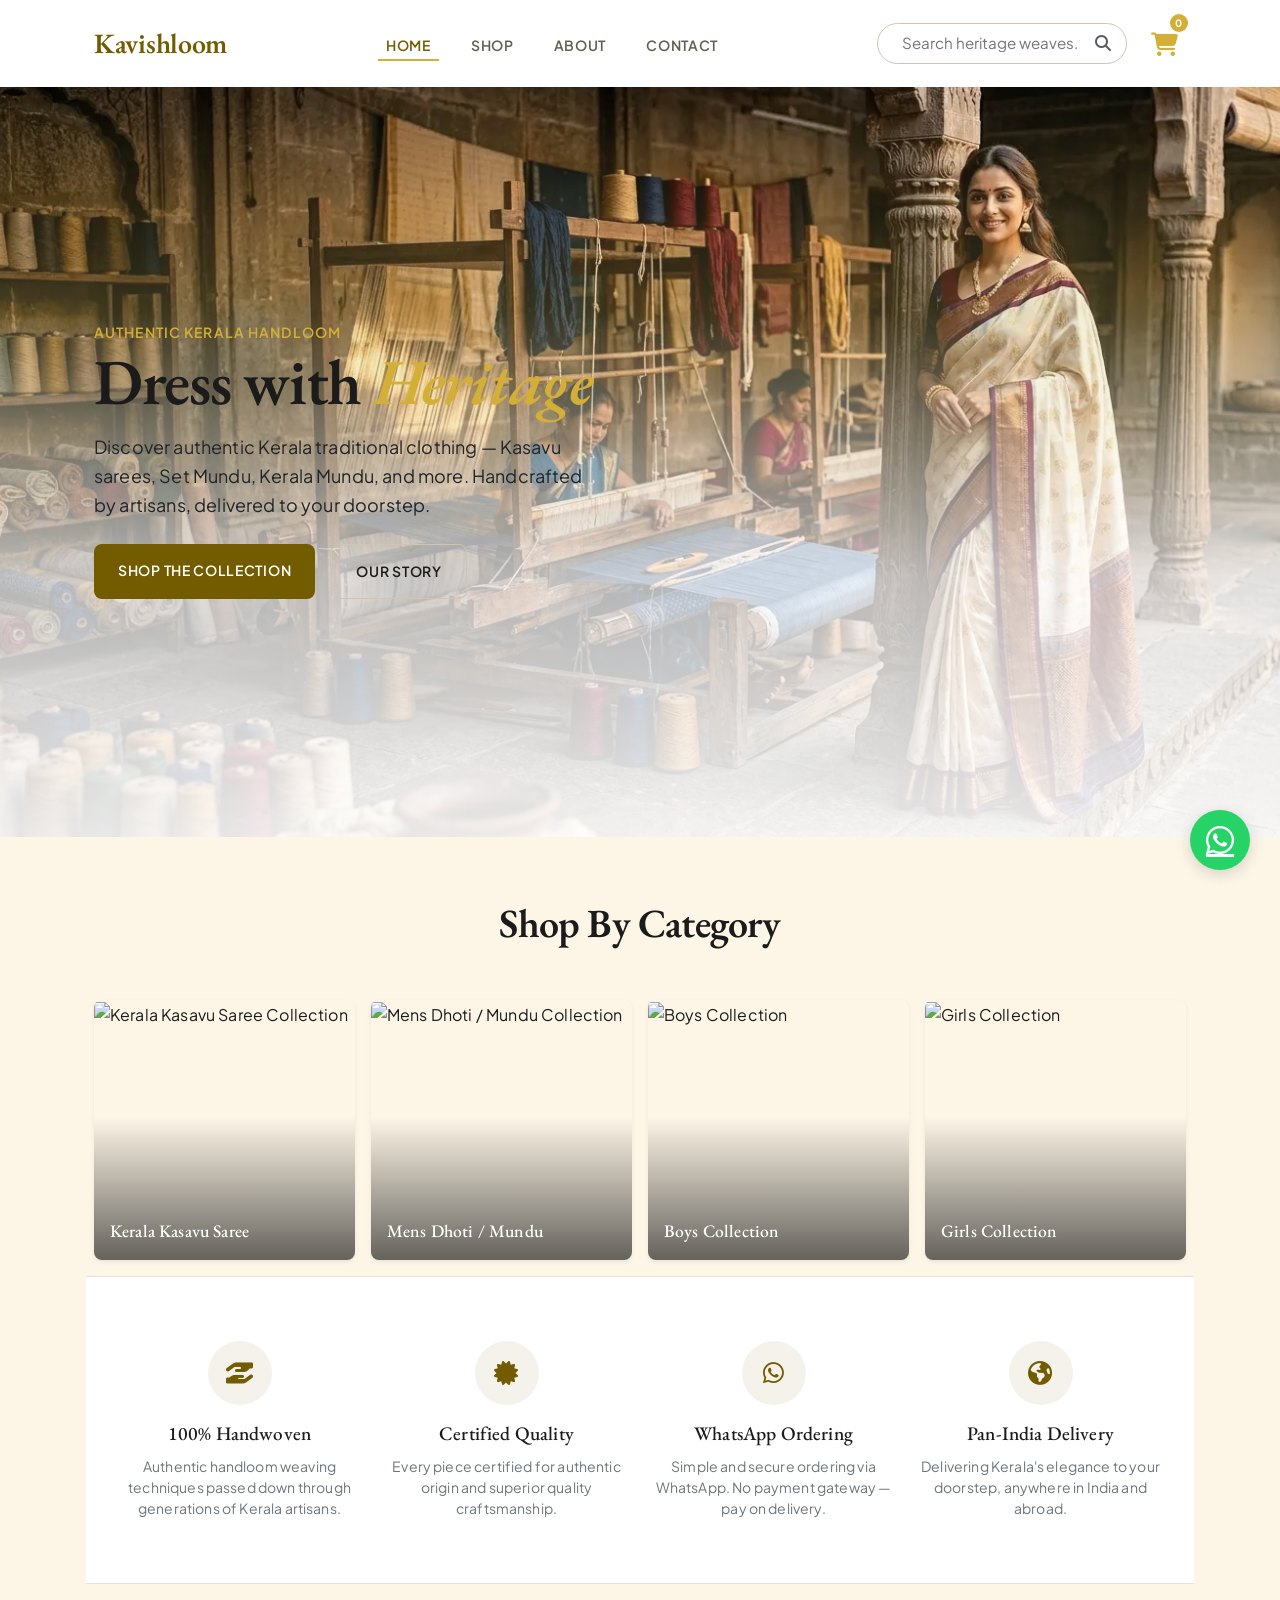
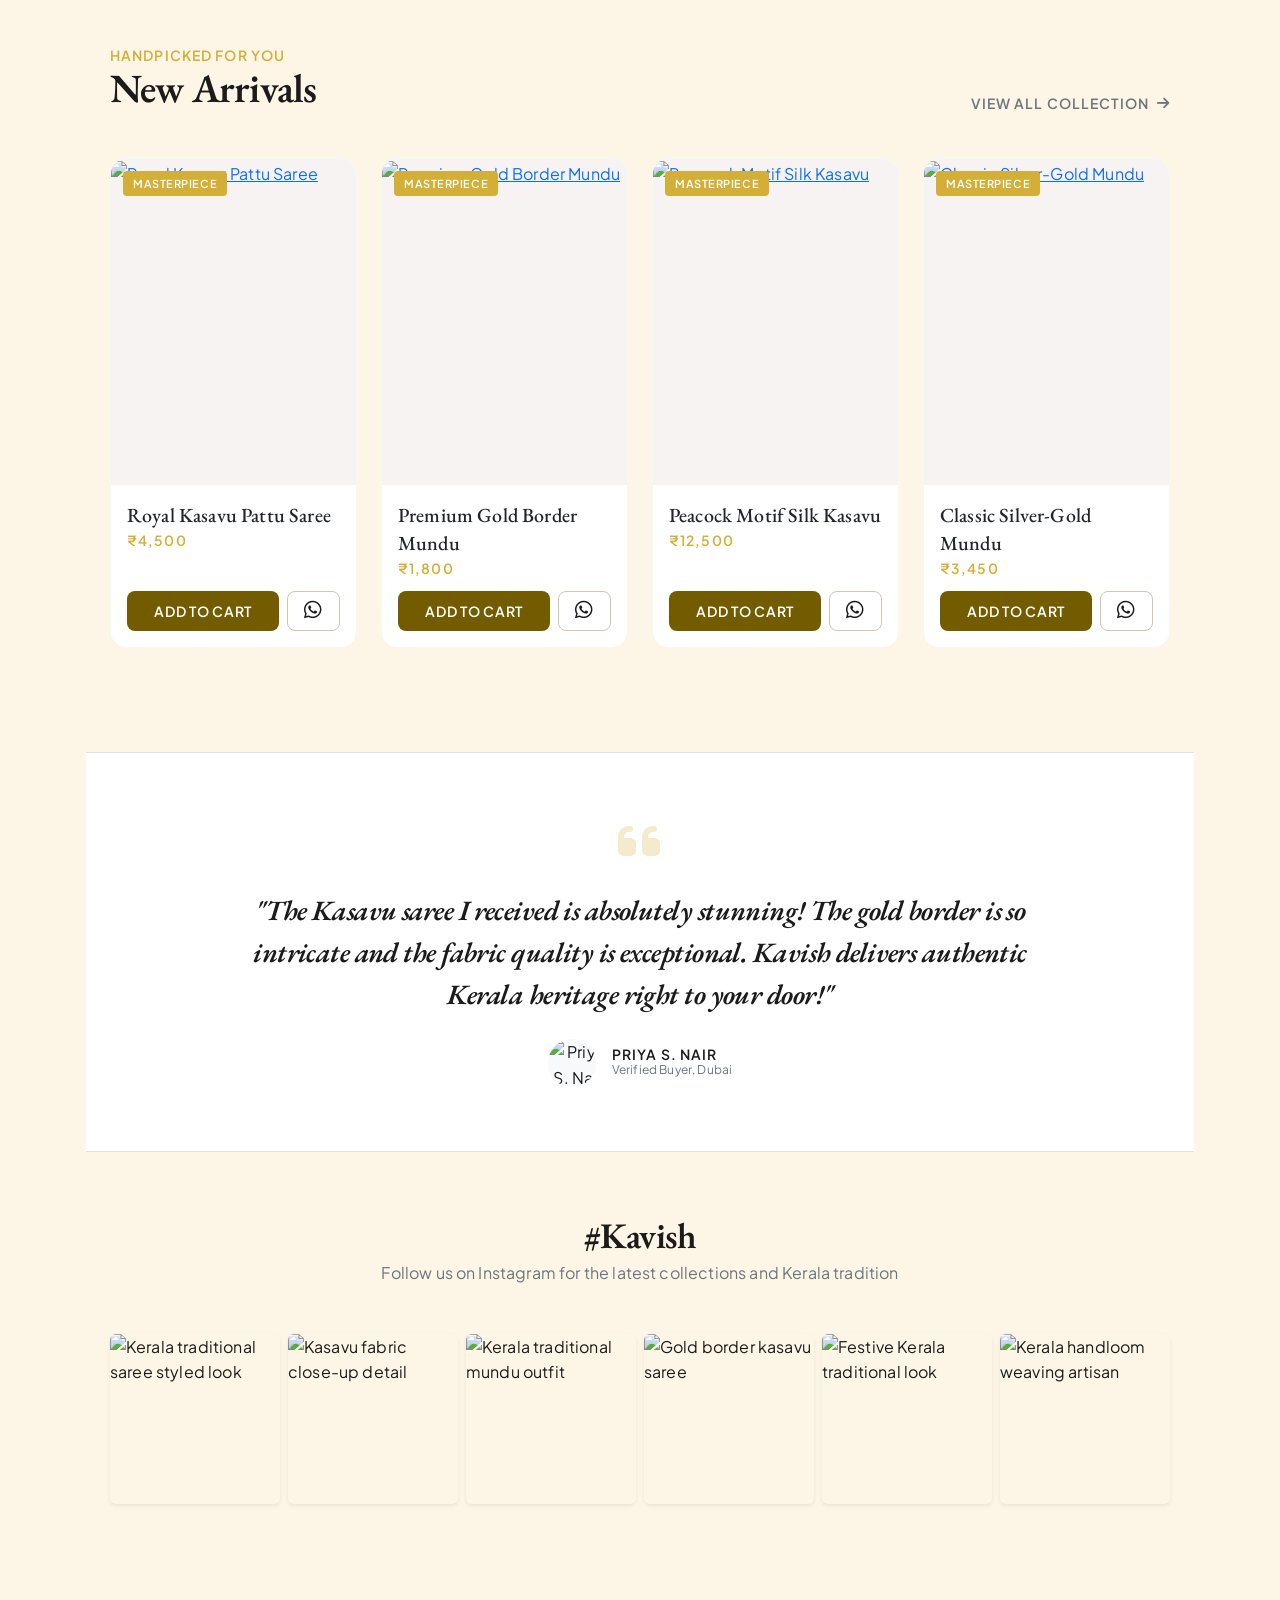
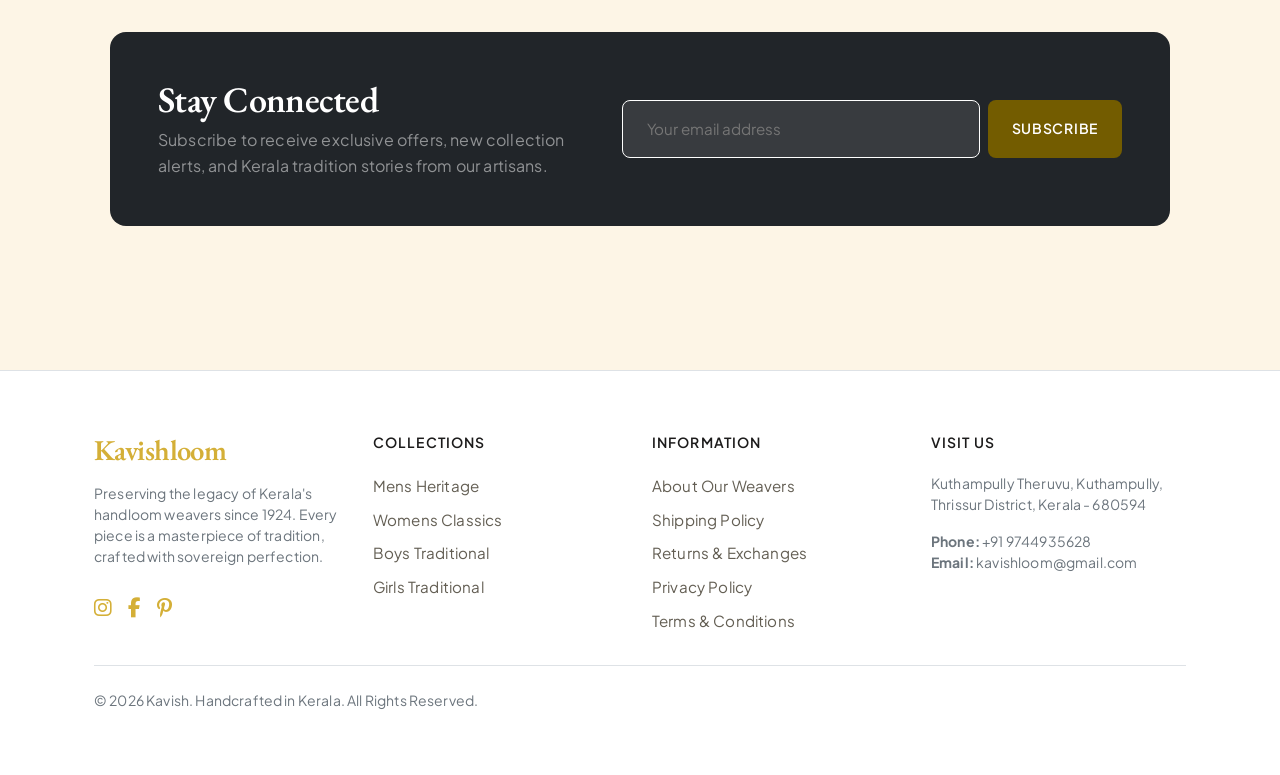
==== commit 88b7698e: "Refactor code structure for improved readability and maintainability" ====
--- a/index.html
+++ b/index.html
@@ -16,13 +16,13 @@
   <meta property="og:description" content="Shop authentic Kasavu sarees, Set Mundu, Kerala Mundu and more. Handcrafted in Kerala, delivered to your doorstep.">
   <meta property="og:url" content="#">
   <meta property="og:site_name" content="Kavish">
-  <meta property="og:image" content="../assets/img/banner.png">
+  <meta property="og:image" content="../assets/img/banner.webp">
 
   <!-- Twitter Card -->
   <meta name="twitter:card" content="summary_large_image">
   <meta name="twitter:title" content="Kavish | Authentic Kerala Traditional Clothing">
   <meta name="twitter:description" content="Shop Kasavu sarees, Set Mundu, Kerala Mundu and more. Order via WhatsApp.">
-  <meta name="twitter:image" content="/assets/img/banner.png">
+  <meta name="twitter:image" content="/assets/img/banner.webp">
   <!-- Bootstrap 5 -->
   <link href="https://cdn.jsdelivr.net/npm/bootstrap@5.3.2/dist/css/bootstrap.min.css" rel="stylesheet">
 
@@ -70,7 +70,7 @@
     <section class="position-relative w-100 overflow-hidden bg-white" style="height:750px;" aria-label="Hero banner">
       <div class="position-absolute inset-0 w-100 h-100">
         <img class="w-100 h-100 object-fit-cover"
-            src="/assets/img/banner.png"
+            src="/assets/img/banner.webp"
             alt="Kerala Kasavu handloom model saree - Kavish"
             loading="eager">
         <div class="position-absolute top-0 start-0 w-100 h-100 hero-gold-overlay"></div>
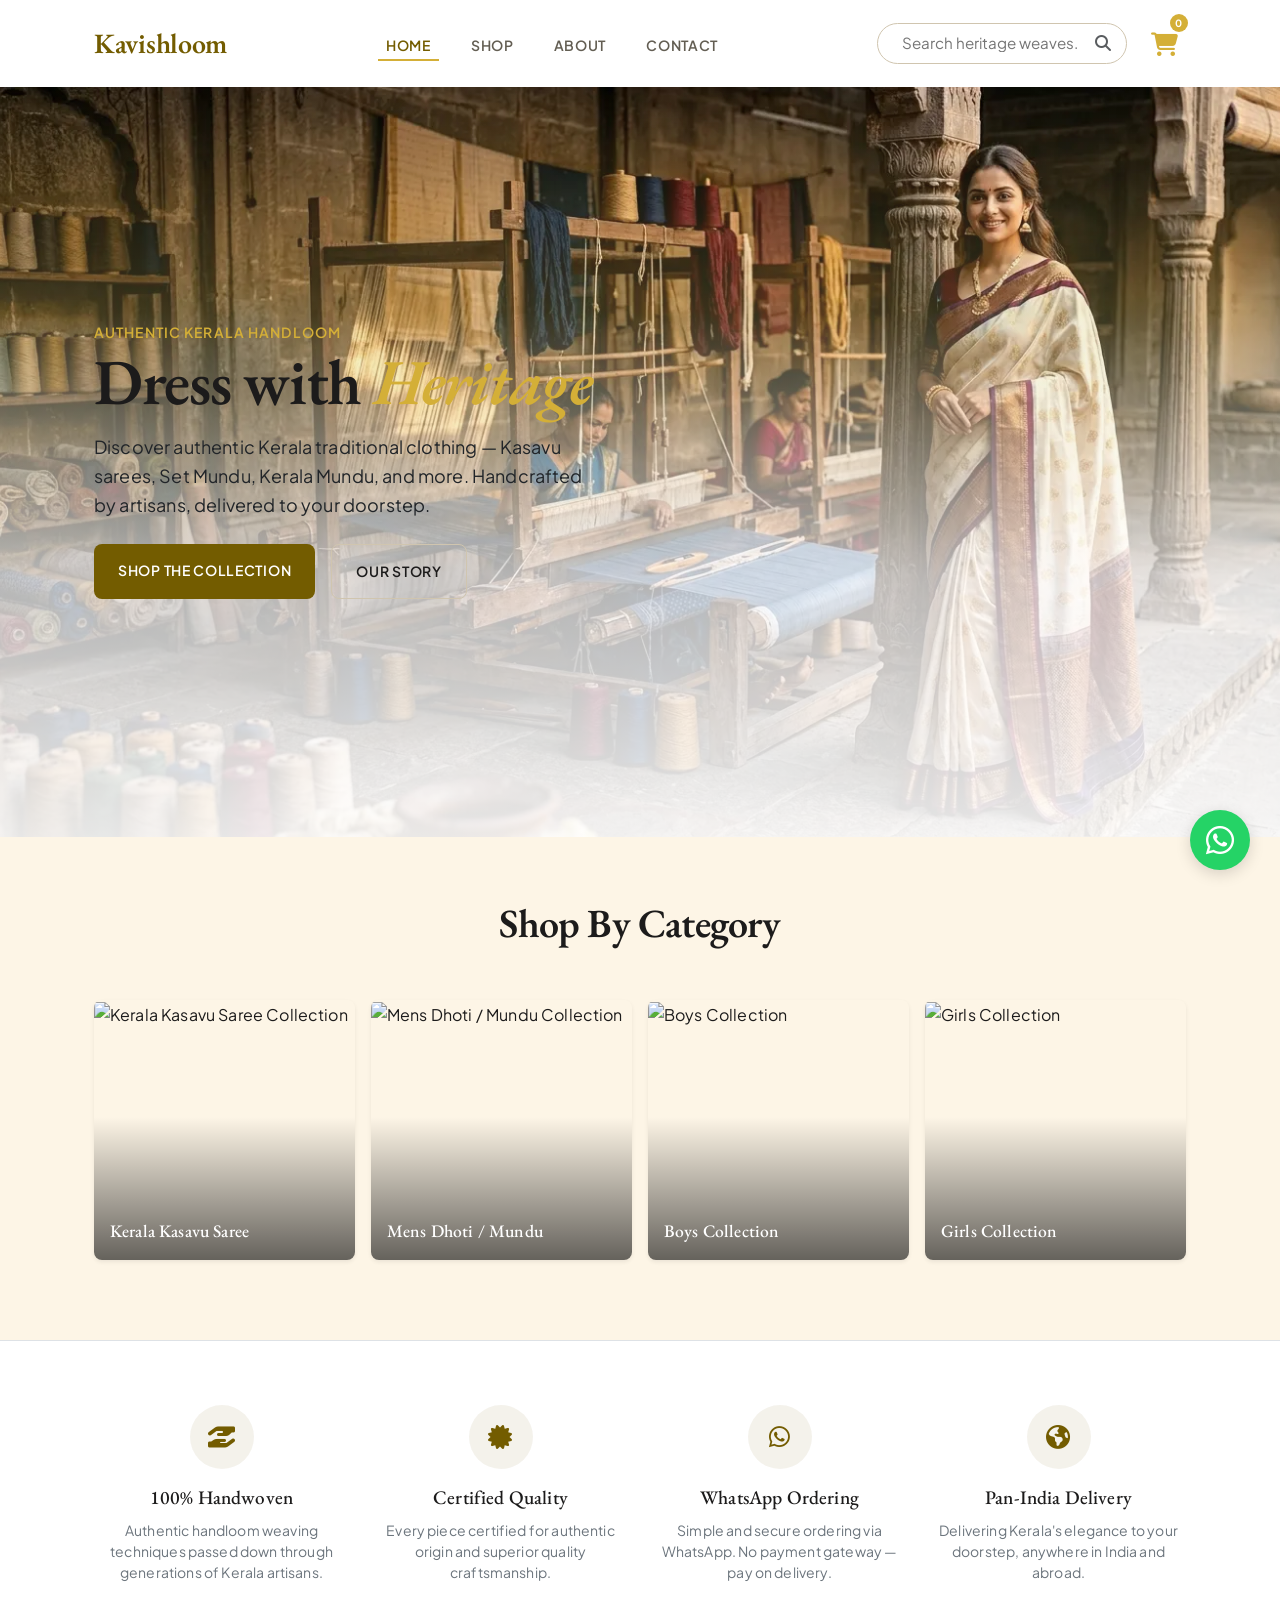
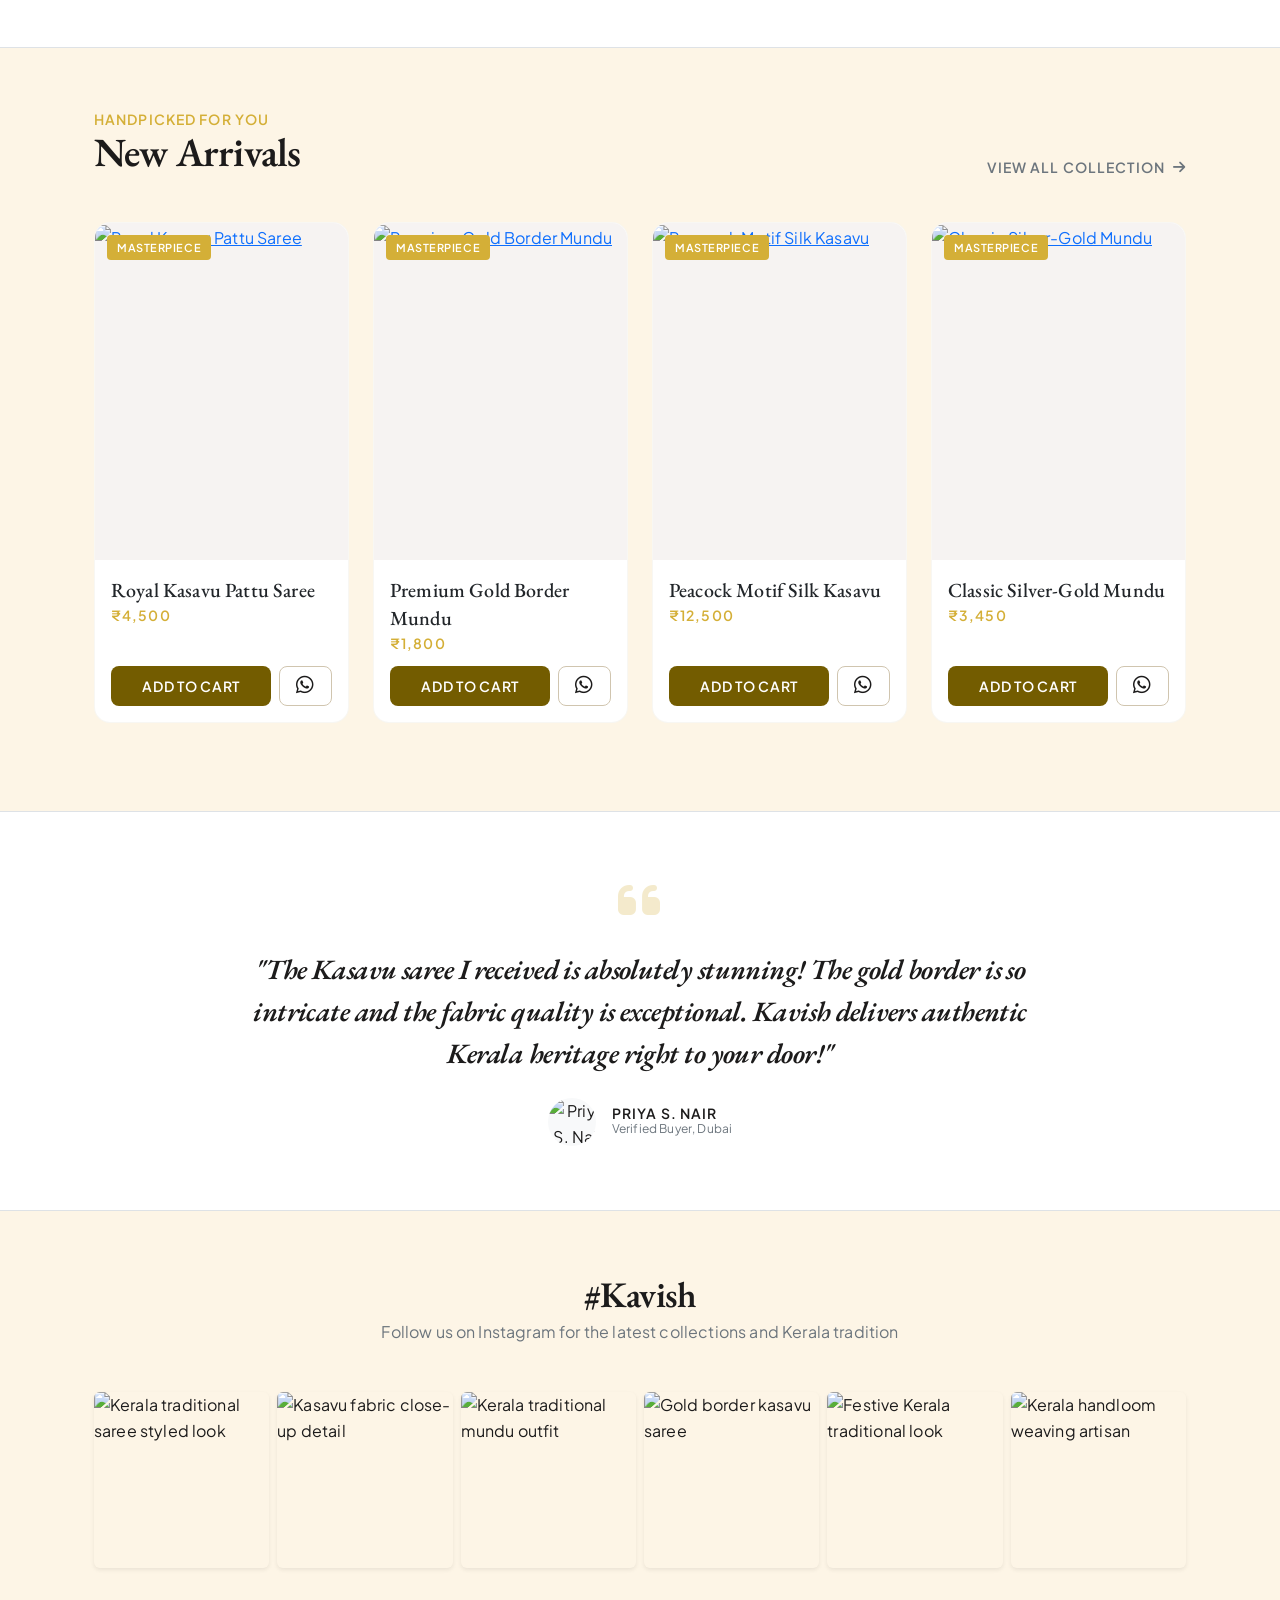
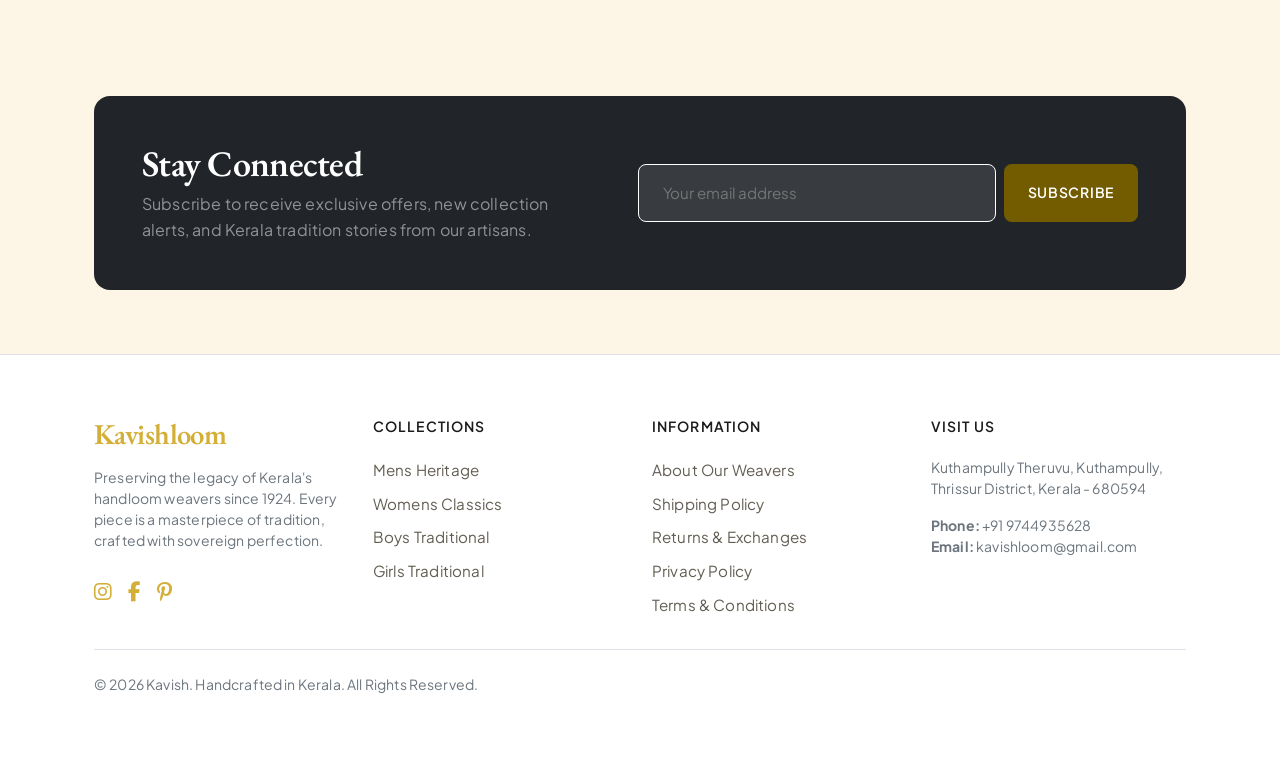
==== commit 50bb3808: "feat: Add scroll animation effects for enhanced user experience" ====
--- a/index.html
+++ b/index.html
@@ -43,10 +43,10 @@
     "telephone": "+919744935628",
     "address": {
       "@type": "PostalAddress",
-      "streetAddress": "Main Road",
+      "streetAddress": "Kuthampully Theruvu, Kuthampully",
       "addressLocality": "Thrissur",
       "addressRegion": "Kerala",
-      "postalCode": "680001",
+      "postalCode": "680594",
       "addressCountry": "IN"
     },
     "openingHours": "Mo-Sa 09:00-21:00",
@@ -67,12 +67,12 @@
     <!-- ══════════════════════════════════════════════════════
         HERO SECTION
     ══════════════════════════════════════════════════════ -->
-    <section class="position-relative w-100 overflow-hidden bg-white" style="height:750px;" aria-label="Hero banner">
+    <section class="position-relative w-100 overflow-hidden bg-white scroll-animate" style="height:750px;" aria-label="Hero banner">
       <div class="position-absolute inset-0 w-100 h-100">
         <img class="w-100 h-100 object-fit-cover"
-            src="/assets/img/banner.webp"
+            src="assets\img\banner.webp"
             alt="Kerala Kasavu handloom model saree - Kavish"
-            loading="eager">
+            loading="lazy">
         <div class="position-absolute top-0 start-0 w-100 h-100 hero-gold-overlay"></div>
       </div>
 
@@ -200,75 +200,12 @@
           </div>
         </div>
 
-      <!-- Bottom Row: 4 more categories -->
-      <!-- Kids Wear
-      <div class="row g-3">-->
-        <!-- Kids Wear -->
-        <!--<div class="col-6 col-md-3">
-          <div class="position-relative overflow-hidden rounded-3 group shadow-sm"
-               style="height:220px;cursor:pointer;"
-               onclick="window.location.href='shop.html?category=kids-wear'">
-            <img class="w-100 h-100 object-fit-cover bento-img"
-                 src="https://lh3.googleusercontent.com/aida-public/[base64]"
-                 alt="Kids Wear Collection" loading="lazy">
-            <div class="position-absolute top-0 start-0 w-100 h-100" style="background:linear-gradient(to top,rgba(0,0,0,0.55) 0%,transparent 55%);"></div>
-            <div class="position-absolute bottom-0 start-0 p-3 text-white">
-              <h3 class="font-headline-lg text-white m-0" style="font-size:1.1rem;">Kids Wear</h3>
-            </div>
-          </div>
-        </div>-->
-
-        <!-- Wedding Collections -->
-        <!--<div class="col-6 col-md-3">
-          <div class="position-relative overflow-hidden rounded-3 group shadow-sm"
-               style="height:220px;cursor:pointer;"
-               onclick="window.location.href='shop.html?category=wedding'">
-            <img class="w-100 h-100 object-fit-cover bento-img"
-                 src="https://lh3.googleusercontent.com/aida-public/[base64]"
-                 alt="Wedding Collections" loading="lazy">
-            <div class="position-absolute top-0 start-0 w-100 h-100" style="background:linear-gradient(to top,rgba(0,0,0,0.55) 0%,transparent 55%);"></div>
-            <div class="position-absolute bottom-0 start-0 p-3 text-white">
-              <h3 class="font-headline-lg text-white m-0" style="font-size:1.1rem;">Wedding</h3>
-            </div>
-          </div>
-        </div>-->
-
-        <!-- Festival Collections -->
-        <!--<div class="col-6 col-md-3">
-          <div class="position-relative overflow-hidden rounded-3 group shadow-sm"
-               style="height:220px;cursor:pointer;"
-               onclick="window.location.href='shop.html?category=festival'">
-            <img class="w-100 h-100 object-fit-cover bento-img"
-                 src="https://lh3.googleusercontent.com/aida-public/[base64]"
-                 alt="Festival Collections" loading="lazy">
-            <div class="position-absolute top-0 start-0 w-100 h-100" style="background:linear-gradient(to top,rgba(0,0,0,0.55) 0%,transparent 55%);"></div>
-            <div class="position-absolute bottom-0 start-0 p-3 text-white">
-              <h3 class="font-headline-lg text-white m-0" style="font-size:1.1rem;">Festival</h3>
-            </div>
-          </div>
-        </div>-->
-
-        <!-- Accessories -->
-        <!--<div class="col-6 col-md-3">
-          <div class="position-relative overflow-hidden rounded-3 group shadow-sm"
-               style="height:220px;cursor:pointer;"
-               onclick="window.location.href='shop.html?category=accessories'">
-            <img class="w-100 h-100 object-fit-cover bento-img"
-                 src="https://lh3.googleusercontent.com/aida-public/[base64]"
-                 alt="Accessories" loading="lazy">
-            <div class="position-absolute top-0 start-0 w-100 h-100" style="background:linear-gradient(to top,rgba(0,0,0,0.55) 0%,transparent 55%);"></div>
-            <div class="position-absolute bottom-0 start-0 p-3 text-white">
-              <h3 class="font-headline-lg text-white m-0" style="font-size:1.1rem;">Accessories</h3>
-            </div>
-          </div>
-        </div>
-      </div>
-    </section>-->
+    </section>
 
     <!-- ══════════════════════════════════════════════════════
          TRUST BADGES
     ══════════════════════════════════════════════════════ -->
-    <section class="bg-white py-stack-xl border-top border-bottom" aria-label="Trust badges">
+    <section class="bg-white py-stack-xl border-top border-bottom scroll-animate" aria-label="Trust badges">
       <div class="container max-w-container-max-width px-3 px-md-4">
         <div class="row g-4 justify-content-center text-center">
 
@@ -303,7 +240,7 @@
     <!-- ══════════════════════════════════════════════════════
         NEW ARRIVALS
     ══════════════════════════════════════════════════════ -->
-    <section class="py-stack-xl container max-w-container-max-width px-3 px-md-4" aria-labelledby="new-arrivals-heading">
+    <section class="py-stack-xl container max-w-container-max-width px-3 px-md-4 scroll-animate" aria-label="New Arrivals">
       <div class="d-flex flex-column flex-sm-row justify-content-between align-items-sm-end gap-3 mb-5">
         <div>
           <span class="font-label-lg text-primary d-block mb-1">Handpicked For You</span>
@@ -328,7 +265,7 @@
     <!-- ══════════════════════════════════════════════════════
          TESTIMONIAL
     ══════════════════════════════════════════════════════ -->
-    <section class="bg-white py-stack-xl border-top border-bottom" aria-label="Customer testimonial">
+    <section class="bg-white py-stack-xl border-top border-bottom scroll-animate" aria-label="Customer testimonial">
       <div class="container text-center max-w-container-max-width px-3 px-md-4">
         <i class="fa-solid fa-quote-left text-primary mb-4" style="font-size:3rem;opacity:0.25;" aria-hidden="true"></i>
         <p class="font-display-lg text-neutral-dark fst-italic mx-auto mb-4"
@@ -351,7 +288,7 @@
     <!-- ══════════════════════════════════════════════════════
          INSTAGRAM / HASHTAG WALL
     ══════════════════════════════════════════════════════ -->
-    <section class="py-stack-xl container max-w-container-max-width px-3 px-md-4" aria-label="Social media gallery">
+    <section class="py-stack-xl container max-w-container-max-width px-3 px-md-4 scroll-animate" aria-label="Social media gallery">
       <div class="text-center mb-5">
         <h2 class="font-display-lg text-neutral-dark mb-1" style="font-size:2.25rem;">#Kavish</h2>
         <p class="font-body-md text-secondary m-0">Follow us on Instagram for the latest collections and Kerala tradition</p>
@@ -399,7 +336,7 @@
     <!-- ══════════════════════════════════════════════════════
          NEWSLETTER
     ══════════════════════════════════════════════════════ -->
-    <section class="py-stack-xl container max-w-container-max-width px-3 px-md-4" aria-label="Newsletter signup">
+    <section class="py-stack-xl container max-w-container-max-width px-3 px-md-4 scroll-animate" aria-label="Newsletter signup">
       <div class="bg-dark text-white rounded-4 p-5 d-flex flex-column flex-lg-row align-items-center justify-content-between gap-4">
         <div class="max-w-md text-center text-lg-start">
           <h2 class="font-display-lg text-white mb-2" style="font-size:2.25rem;">Stay Connected</h2>
@@ -446,6 +383,7 @@
   <script src="assets/js/cart.js" type="module"></script>
   <script src="assets/js/home.js" type="module"></script>
   <script src="assets/js/footer.js" type="module"></script>
+  <script src="assets/js/scroll.js" type="module"></script>
 
 </body>
 </html>
--- a/assets/css/style.css
+++ b/assets/css/style.css
@@ -40,7 +40,9 @@
   );
   }
 
-
+.whatsapp-float {
+  text-decoration: none;
+}
 /* Base resets & styling */
 body {
   background-color: var(--color-bg-base);
@@ -114,6 +116,44 @@
 /* Scroll Smoothing */
 html {
   scroll-behavior: smooth;
+}
+
+.scroll-animate {
+  opacity: 0;
+  transform: translateY(30px);
+  transition: opacity 0.8s ease-out, transform 0.8s ease-out;
+  transition-delay: var(--scroll-delay, 0s);
+}
+
+.scroll-animate.visible {
+  opacity: 1;
+  transform: none;
+}
+
+/* Scale effect variant */
+.scroll-animate[data-effect="scale"] {
+  transform: translateY(30px) scale(0.95);
+}
+
+.scroll-animate[data-effect="scale"].visible {
+  transform: none;
+}
+
+/* Fade left/right variants */
+.scroll-animate[data-effect="fade-left"] {
+  transform: translateX(-30px);
+}
+
+.scroll-animate[data-effect="fade-left"].visible {
+  transform: none;
+}
+
+.scroll-animate[data-effect="fade-right"] {
+  transform: translateX(30px);
+}
+
+.scroll-animate[data-effect="fade-right"].visible {
+  transform: none;
 }
 
 /* Custom elevations and elements */
